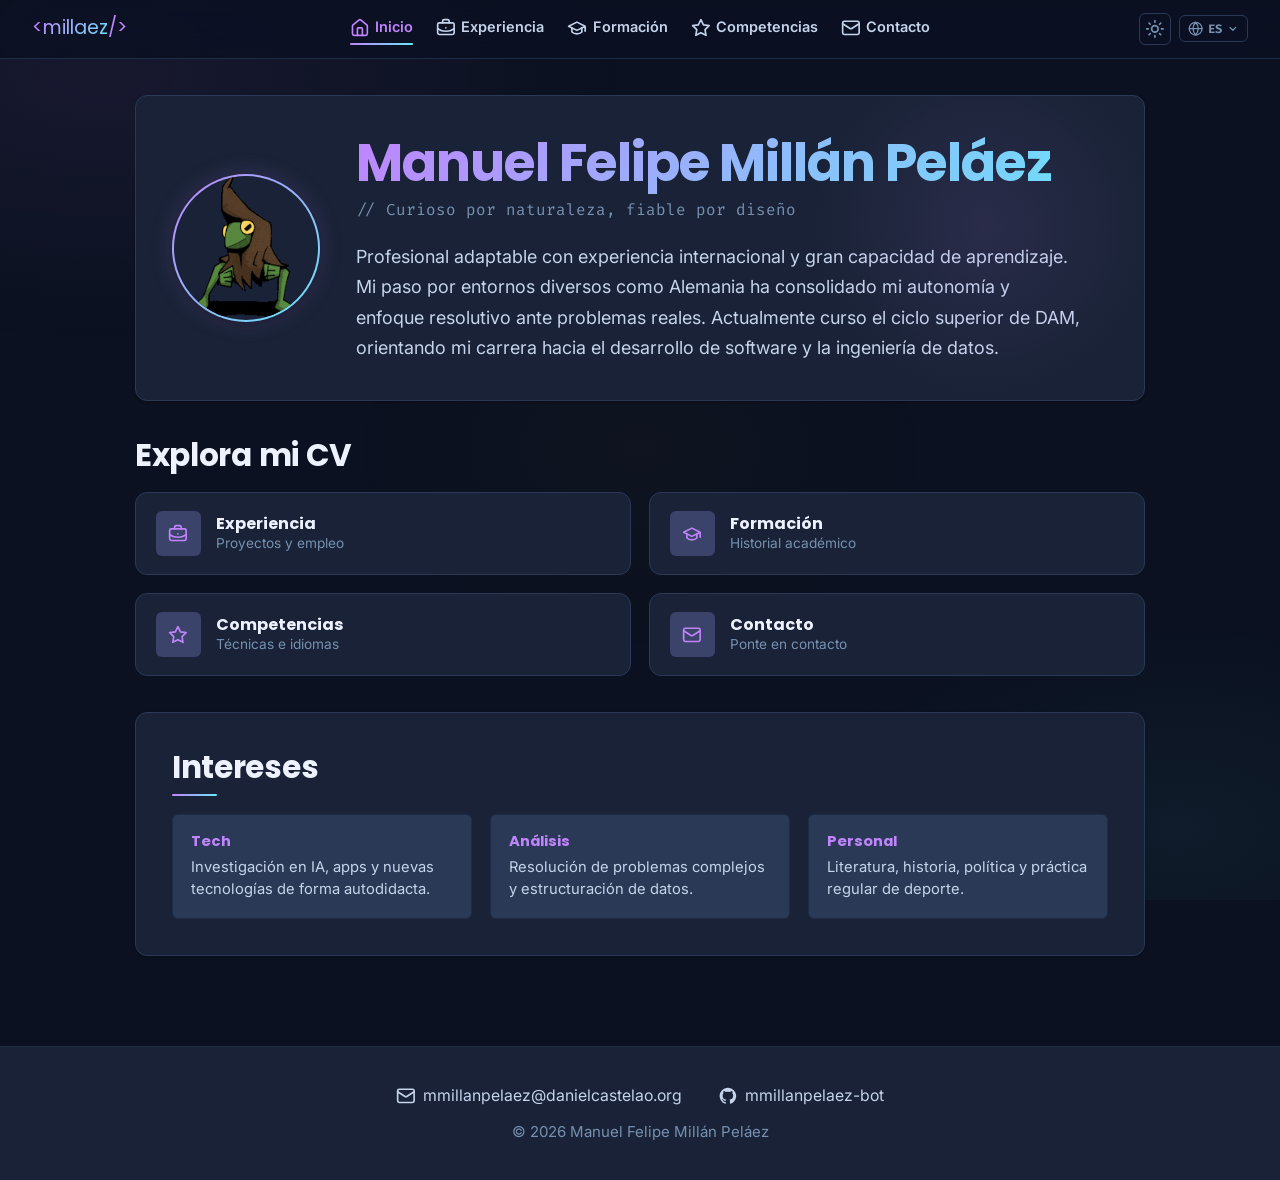
==== index.html @ bfdfd633 "refactor: remove outdated favicon files and update HTML to include new favicon" ====
<!doctype html>
<html lang="es">
  <head>
    <meta charset="UTF-8" />
    <meta
      name="viewport"
      content="width=device-width, initial-scale=1.0, maximum-scale=5.0, user-scalable=yes"
    />
    <meta http-equiv="X-UA-Compatible" content="IE=edge" />
    <meta
      name="description"
      content="Felipe Millán — CV web personal, Desarrollador de Aplicaciones Multiplataforma."
    />
    <title>Milláez | Inicio</title>
    <link rel="preconnect" href="https://fonts.googleapis.com" />
    <link rel="preconnect" href="https://fonts.gstatic.com" crossorigin />
    <link
      rel="stylesheet"
      href="https://fonts.googleapis.com/css2?family=Fira+Code:wght@400&family=Inter:wght@400&family=Poppins:wght@700&display=swap"
    />
    <link rel="stylesheet" href="/css/style.css" />
    <link rel="icon" type="image/svg+xml" href="/assets/icons/favicon.svg" />
  </head>
  <body>
    <a class="skip-link" href="#main-content">
      <span class="lang-es">Saltar al contenido principal</span>
      <span class="lang-en">Skip to main content</span>
      <span class="lang-gl">Saltar ao contido principal</span>
      <span class="lang-de">Zum Hauptinhalt springen</span>
    </a>

    <header class="main-header">
      <nav class="main-nav" aria-label="Main navigation">
        <a
          href="index.html"
          class="nav-brand"
          aria-label="Portfolio de Manuel Felipe Millán — Ir al inicio"
        >
          <span class="logo-bracket" aria-hidden="true">&lt;</span>
          <span class="logo-text">millaez</span>
          <span class="logo-bracket" aria-hidden="true">/&gt;</span>
        </a>

        <input type="checkbox" id="menu-toggle" class="sr-only" />

        <ul class="nav-menu" role="list">
          <li>
            <a href="index.html" class="nav-link active" aria-current="page">
              <svg class="icon" aria-hidden="true">
                <use href="assets/icons/icons.svg#home-icon" />
              </svg>
              <span class="lang-es">Inicio</span
              ><span class="lang-en">Home</span
              ><span class="lang-gl">Inicio</span
              ><span class="lang-de">Startseite</span>
            </a>
          </li>
          <li>
            <a href="experience.html" class="nav-link">
              <svg class="icon" aria-hidden="true">
                <use href="assets/icons/icons.svg#experience-icon" />
              </svg>
              <span class="lang-es">Experiencia</span
              ><span class="lang-en">Experience</span
              ><span class="lang-gl">Experiencia</span
              ><span class="lang-de">Erfahrung</span>
            </a>
          </li>
          <li>
            <a href="education.html" class="nav-link">
              <svg class="icon" aria-hidden="true">
                <use href="assets/icons/icons.svg#education-icon" />
              </svg>
              <span class="lang-es">Formación</span
              ><span class="lang-en">Education</span
              ><span class="lang-gl">Formación</span
              ><span class="lang-de">Ausbildung</span>
            </a>
          </li>
          <li>
            <a href="skills.html" class="nav-link">
              <svg class="icon" aria-hidden="true">
                <use href="assets/icons/icons.svg#skills-icon" />
              </svg>
              <span class="lang-es">Competencias</span
              ><span class="lang-en">Skills</span
              ><span class="lang-gl">Competencias</span
              ><span class="lang-de">Kompetenzen</span>
            </a>
          </li>
          <li>
            <a href="contact.html" class="nav-link">
              <svg class="icon" aria-hidden="true">
                <use href="assets/icons/icons.svg#contact-icon" />
              </svg>
              <span class="lang-es">Contacto</span
              ><span class="lang-en">Contact</span
              ><span class="lang-gl">Contacto</span
              ><span class="lang-de">Kontakt</span>
            </a>
          </li>
        </ul>

        <div class="nav-controls">
          <input type="checkbox" id="theme-toggle" class="sr-only" />
          <label
            for="theme-toggle"
            class="theme-toggle-label"
            aria-label="Cambiar tema claro/oscuro"
          >
            <svg class="icon icon-sun" aria-hidden="true">
              <use href="assets/icons/icons.svg#sun-icon" />
            </svg>
            <svg class="icon icon-moon" aria-hidden="true">
              <use href="assets/icons/icons.svg#moon-icon" />
            </svg>
          </label>

          <div class="lang-dropdown" aria-label="Selector de idioma">
            <button
              class="lang-dropdown__trigger"
              type="button"
              aria-label="Idioma seleccionado: Español — abrir selector"
            >
              <svg
                class="icon"
                aria-hidden="true"
                style="width: 0.85rem; height: 0.85rem"
              >
                <use href="assets/icons/icons.svg#globe-icon" />
              </svg>
              <span class="lang-es" aria-hidden="true">ES</span>
              <span class="lang-en" aria-hidden="true">EN</span>
              <span class="lang-gl" aria-hidden="true">GL</span>
              <span class="lang-de" aria-hidden="true">DE</span>
              <svg class="icon lang-chevron" aria-hidden="true">
                <use href="assets/icons/icons.svg#chevron-down-icon" />
              </svg>
            </button>
            <div class="lang-dropdown__menu">
              <input type="radio" name="lang" id="lang-es" class="sr-only" />
              <label for="lang-es"
                ><span class="lang-code">ES</span>Español
                <svg class="icon check-icon" aria-hidden="true">
                  <use href="assets/icons/icons.svg#check-icon" />
                </svg>
              </label>
              <input type="radio" name="lang" id="lang-en" class="sr-only" />
              <label for="lang-en"
                ><span class="lang-code">EN</span>English
                <svg class="icon check-icon" aria-hidden="true">
                  <use href="assets/icons/icons.svg#check-icon" />
                </svg>
              </label>
              <input type="radio" name="lang" id="lang-gl" class="sr-only" />
              <label for="lang-gl"
                ><span class="lang-code">GL</span>Galego
                <svg class="icon check-icon" aria-hidden="true">
                  <use href="assets/icons/icons.svg#check-icon" />
                </svg>
              </label>
              <input type="radio" name="lang" id="lang-de" class="sr-only" />
              <label for="lang-de"
                ><span class="lang-code">DE</span>Deutsch
                <svg class="icon check-icon" aria-hidden="true">
                  <use href="assets/icons/icons.svg#check-icon" />
                </svg>
              </label>
            </div>
          </div>

          <label
            for="menu-toggle"
            class="menu-toggle"
            aria-label="Abrir/cerrar menú de navegación"
          >
            <svg class="icon" aria-hidden="true">
              <use href="assets/icons/icons.svg#menu-icon" />
            </svg>
          </label>
        </div>
      </nav>
    </header>

    <main class="main-content" id="main-content">
      <section class="card hero-section" aria-labelledby="hero-name">
        <div class="hero-avatar">
          <img
            src="/assets/images/frog_wizard.gif"
            alt="Foto de perfil de Manuel Felipe Millán Peláez"
            width="148"
            height="148"
          />
        </div>
        <div class="hero-text">
          <h1 id="hero-name">Manuel Felipe Millán Peláez</h1>
          <p class="hero-subtitle">
            <span class="lang-es"
              >// Curioso por naturaleza, fiable por diseño</span
            >
            <span class="lang-en"
              >// Curious by default, reliable by design</span
            >
            <span class="lang-gl"
              >// Curioso por natureza, fiable por deseño</span
            >
            <span class="lang-de"
              >// Neugierig von Natur, zuverlässig by design</span
            >
          </p>
          <p>
            <span class="lang-es"
              >Profesional adaptable con experiencia internacional y gran
              capacidad de aprendizaje. Mi paso por entornos diversos como
              Alemania ha consolidado mi autonomía y enfoque resolutivo ante
              problemas reales. Actualmente curso el ciclo superior de DAM,
              orientando mi carrera hacia el desarrollo de software y la
              ingeniería de datos.</span
            ><span class="lang-en"
              >Adaptable professional with international experience and a strong
              capacity for learning. My time in diverse environments such as
              Germany consolidated my autonomy and problem-solving approach.
              Currently studying the DAM higher vocational course, with a career
              oriented towards software development and data engineering.</span
            ><span class="lang-gl"
              >Profesional adaptable con experiencia internacional e gran
              capacidade de aprendizaxe. O meu paso por contornos diversos como
              Alemaña consolidou a miña autonomía e enfoque resolutivo ante
              problemas reais. Actualmente curso o ciclo superior de DAM,
              orientando a miña carreira cara ao desenvolvemento de software e a
              enxeñaría de datos.</span
            ><span class="lang-de"
              >Anpassungsfähiger Fachmann mit internationaler Erfahrung und
              hoher Lernbereitschaft. Meine Zeit in verschiedenen Umgebungen wie
              Deutschland stärkte meine Selbstständigkeit und meinen
              lösungsorientierten Ansatz. Derzeit absolviere ich den höheren
              DAM-Bildungsgang mit dem Ziel einer Karriere in der
              Softwareentwicklung und Datentechnik.</span
            >
          </p>
        </div>
      </section>

      <section aria-labelledby="nav-cards-heading">
        <h2 id="nav-cards-heading">
          <span class="lang-es">Explora mi CV</span
          ><span class="lang-en">Explore my CV</span
          ><span class="lang-gl">Explora o meu CV</span
          ><span class="lang-de">Meinen Lebenslauf erkunden</span>
        </h2>
        <!-- aria-label is a plain static string — no t() injection into attributes -->
        <nav
          class="quicklinks-grid"
          aria-label="Secciones del CV / CV sections"
        >
          <a href="experience.html" class="quicklink-card">
            <div class="quicklink-icon" aria-hidden="true">
              <svg class="icon" aria-hidden="true">
                <use href="assets/icons/icons.svg#experience-icon" />
              </svg>
            </div>
            <div>
              <h3>
                <span class="lang-es">Experiencia</span
                ><span class="lang-en">Experience</span
                ><span class="lang-gl">Experiencia</span
                ><span class="lang-de">Erfahrung</span>
              </h3>
              <p>
                <span class="lang-es">Proyectos y empleo</span
                ><span class="lang-en">Projects &amp; work</span
                ><span class="lang-gl">Proxectos e traballo</span
                ><span class="lang-de">Projekte &amp; Arbeit</span>
              </p>
            </div>
          </a>

          <a href="education.html" class="quicklink-card">
            <div class="quicklink-icon" aria-hidden="true">
              <svg class="icon" aria-hidden="true">
                <use href="assets/icons/icons.svg#education-icon" />
              </svg>
            </div>
            <div>
              <h3>
                <span class="lang-es">Formación</span
                ><span class="lang-en">Education</span
                ><span class="lang-gl">Formación</span
                ><span class="lang-de">Ausbildung</span>
              </h3>
              <p>
                <span class="lang-es">Historial académico</span
                ><span class="lang-en">Academic background</span
                ><span class="lang-gl">Historial académico</span
                ><span class="lang-de">Akademischer Werdegang</span>
              </p>
            </div>
          </a>

          <a href="skills.html" class="quicklink-card">
            <div class="quicklink-icon" aria-hidden="true">
              <svg class="icon" aria-hidden="true">
                <use href="assets/icons/icons.svg#skills-icon" />
              </svg>
            </div>
            <div>
              <h3>
                <span class="lang-es">Competencias</span
                ><span class="lang-en">Skills</span
                ><span class="lang-gl">Competencias</span
                ><span class="lang-de">Kompetenzen</span>
              </h3>
              <p>
                <span class="lang-es">Técnicas e idiomas</span
                ><span class="lang-en">Technical &amp; languages</span
                ><span class="lang-gl">Técnicas e idiomas</span
                ><span class="lang-de">Technisch &amp; Sprachen</span>
              </p>
            </div>
          </a>

          <a href="contact.html" class="quicklink-card">
            <div class="quicklink-icon" aria-hidden="true">
              <svg class="icon" aria-hidden="true">
                <use href="assets/icons/icons.svg#contact-icon" />
              </svg>
            </div>
            <div>
              <h3>
                <span class="lang-es">Contacto</span
                ><span class="lang-en">Contact</span
                ><span class="lang-gl">Contacto</span
                ><span class="lang-de">Kontakt</span>
              </h3>
              <p>
                <span class="lang-es">Ponte en contacto</span
                ><span class="lang-en">Get in touch</span
                ><span class="lang-gl">Ponte en contacto</span
                ><span class="lang-de">Kontakt aufnehmen</span>
              </p>
            </div>
          </a>
        </nav>
      </section>

      <section class="card" aria-labelledby="interests-heading">
        <h2 id="interests-heading">
          <span class="lang-es">Intereses</span
          ><span class="lang-en">Interests</span
          ><span class="lang-gl">Intereses</span
          ><span class="lang-de">Interessen</span>
        </h2>
        <div class="interests-grid">
          <div class="interest-item">
            <h3>Tech</h3>
            <p>
              <span class="lang-es"
                >Investigación en IA, apps y nuevas tecnologías de forma
                autodidacta.</span
              ><span class="lang-en"
                >Self-taught research in AI, apps and emerging
                technologies.</span
              ><span class="lang-gl"
                >Investigación en IA, apps e novas tecnoloxías de forma
                autodidacta.</span
              ><span class="lang-de"
                >Autodidaktische Forschung zu KI, Apps und neuen
                Technologien.</span
              >
            </p>
          </div>
          <div class="interest-item">
            <h3>
              <span class="lang-es">Análisis</span
              ><span class="lang-en">Analysis</span
              ><span class="lang-gl">Análise</span
              ><span class="lang-de">Analyse</span>
            </h3>
            <p>
              <span class="lang-es"
                >Resolución de problemas complejos y estructuración de
                datos.</span
              ><span class="lang-en"
                >Solving complex problems and structuring data.</span
              ><span class="lang-gl"
                >Resolución de problemas complexos e estruturación de
                datos.</span
              ><span class="lang-de"
                >Lösung komplexer Probleme und Strukturierung von Daten.</span
              >
            </p>
          </div>
          <div class="interest-item">
            <h3>
              <span class="lang-es">Personal</span
              ><span class="lang-en">Personal</span
              ><span class="lang-gl">Persoal</span
              ><span class="lang-de">Persönlich</span>
            </h3>
            <p>
              <span class="lang-es"
                >Literatura, historia, política y práctica regular de
                deporte.</span
              ><span class="lang-en"
                >Literature, history, politics and regular sport.</span
              ><span class="lang-gl"
                >Literatura, historia, política e práctica regular de
                deporte.</span
              ><span class="lang-de"
                >Literatur, Geschichte, Politik und regelmäßiger Sport.</span
              >
            </p>
          </div>
        </div>
      </section>
    </main>

    <footer class="main-footer" role="contentinfo">
      <div class="footer-container">
        <address class="footer-links">
          <a href="mailto:mmillanpelaez@danielcastelao.org">
            <svg class="icon" aria-hidden="true">
              <use href="assets/icons/icons.svg#contact-icon" />
            </svg>
            mmillanpelaez@danielcastelao.org
          </a>
          <a
            href="https://github.com/mmillanpelaez-bot"
            target="_blank"
            rel="noopener noreferrer"
          >
            <svg class="icon icon--solid" aria-hidden="true">
              <use href="assets/icons/icons.svg#github-icon" />
            </svg>
            mmillanpelaez-bot
          </a>
        </address>
        <small
          >&copy; <time datetime="2026">2026</time> Manuel Felipe Millán
          Peláez</small
        >
      </div>
    </footer>
  </body>
</html>
---- css/style.css ----
/* ============================================================
 * TABLE OF CONTENTS
 * ============================================================
 *  1.  Color Palette Documentation
 *  2.  CSS Custom Properties — Dark Theme (default)
 *  3.  Light Theme Overrides  (:has — no JS)
 *  4.  Language Visibility System  (4 radio buttons)
 *  5.  Theme Icon Visibility
 *  6.  Reset & Base
 *  7.  Focus & Accessibility
 *  8.  Body — Sticky Footer (flex column)
 *  9.  Background Decorative Gradient
 * 10.  Typography
 * 11.  SVG Icons  (.icon / .icon--solid BEM)
 * 12.  Main Layout
 * 13.  Cards
 * 14.  Header & Navigation
 *       14a. Main nav — CSS Grid 3-column (brand | menu | controls)
 *       14b. Brand / Logo
 *       14c. Nav Menu (links list)
 *       14d. Active Page Indicator
 *       14e. Nav Controls group
 *       14f. Theme Toggle
 *       14g. Language Dropdown
 *       14h. Hamburger Toggle
 * 15.  Index Page
 *       15a. Hero Section  (Flexbox)
 *       15b. Quick-Links Grid  (CSS Grid 2×2)
 *       15c. Blockquote
 *       15d. Interests Grid
 * 16.  CV Entries  (experience / education)
 * 17.  Education Grid
 * 18.  Skills Page
 *       18a. Skills Grid  (CSS Grid)
 *       18b. Skill Bars  (Flexbox)
 *       18c. Language Skills  (<dl>)
 *       18d. Technology Tags
 *       18e. Soft Skills
 *       18f. Tux Mascot Decoration
 *       18g. Skill-group header
 * 19.  Contact Page
 * 20.  Footer
 * 21.  Responsive Breakpoints
 *       21a. ≥2560px  — 4K / large TV
 *       21b. ≤1440px  — large desktop
 *       21c. ≤1100px  — small desktop / tablet landscape
 *       21d. ≤768px   — tablet portrait / mobile (switch to flex nav)
 *       21e. ≤480px   — small mobile
 *       21f. ≤360px   — very small / Nokia-class
 *       21g. prefers-reduced-motion
 * ============================================================ */

/* ============================================================
 * 1. COLOR PALETTE DOCUMENTATION
 * ============================================================
 * Three main colors (+ backgrounds, text, which don't count):
 *
 * DARK THEME
 *   --color-primary  : #c084fc  Purple   — headings, active states, borders
 *   --color-secondary: #67e8f9  Cyan     — code tags, skill bars, metadata
 *   --color-accent   : #fbbf24  Amber    — highlights, CTAs
 *
 * LIGHT THEME  (darkened for WCAG AA contrast on white/cream)
 *   --color-primary  : #b45309  Amber-700  (4.6:1 on white ✓)
 *   --color-secondary: #047857  Emerald-700 (5.0:1 on white ✓)
 *   --color-accent   : #d97706  Amber-600
 * ============================================================ */

/* ============================================================
 * 2. CSS CUSTOM PROPERTIES — DARK THEME (default)
 * ============================================================ */
:root {
  /* Main colors */
  --color-primary: #c084fc;
  --color-secondary: #67e8f9;
  --color-accent: #fbbf24;

  /* Backgrounds */
  --bg-page: #0b1120;
  --bg-card: #192236;
  --bg-hover: #2a3a56;
  --bg-input: #0f1829;
  --border: #2a3a56;
  --border-subtle: #1c2d45;

  /* Text */
  --text-primary: #eef2ff;
  --text-secondary: #c5d3eb;
  --text-muted: #7691b0;

  /* Nav with glass effect */
  --nav-bg: rgba(11, 17, 32, 0.82);
  --nav-mobile-bg: rgba(11, 17, 32, 0.97);
  --nav-height: 3.25rem;

  /* Shadows */
  --shadow-xs: 0 1px 3px rgba(0, 0, 0, 0.3);
  --shadow-sm: 0 2px 8px rgba(0, 0, 0, 0.35);
  --shadow-md: 0 6px 20px rgba(0, 0, 0, 0.45);
  --shadow-lg: 0 16px 40px rgba(0, 0, 0, 0.55);

  /* Gradients */
  --gradient-primary: linear-gradient(
    135deg,
    var(--color-primary),
    var(--color-secondary)
  );
  --gradient-accent: linear-gradient(
    135deg,
    var(--color-secondary),
    var(--color-accent)
  );

  /* Glow */
  --glow-primary: 0 0 22px rgba(192, 132, 252, 0.22);

  /* Spacing */
  --gap-xs: 0.5rem;
  --gap-sm: 1rem;
  --gap-md: 2rem;
  --gap-lg: 3rem;

  /* Transitions */
  --t-fast: 0.15s ease;
  --t-normal: 0.25s ease;

  /* Fonts */
  --font-heading: "Poppins", sans-serif;
  --font-body: "Inter", sans-serif;
  --font-code: "Fira Code", monospace;

  /* Radii */
  --radius-sm: 6px;
  --radius-md: 12px;
  --radius-lg: 20px;
}

/* ============================================================
 * 3. LIGHT THEME OVERRIDES
 *    Activated when #theme-toggle checkbox is checked.
 *    Uses :has() — pure CSS, no JavaScript.
 *    Warm amber+emerald palette on parchment background.
 * ============================================================ */
body:has(#theme-toggle:checked) {
  /* Main colors (high-contrast on light backgrounds) */
  --color-primary: #b45309; /* amber-700  — 4.6:1 on white */
  --color-secondary: #603e25; /* orange-700 — 5.9:1 on white */
  --color-accent: #332b25; /* amber-600 */

  /* Gradients redefined here for compatibility with older browsers. */
  --gradient-primary: linear-gradient(
    135deg,
    var(--color-primary),
    var(--color-secondary)
  );
  --gradient-accent: linear-gradient(
    135deg,
    var(--color-secondary),
    var(--color-accent)
  );

  /* Warm parchment backgrounds */
  --bg-page: #fdfaf5;
  --bg-card: #ffffff;
  --bg-hover: #fef6e8;
  --bg-input: #ffffff;
  --border: #e5d5b0;
  --border-subtle: #f0e5cc;

  /* Warm brown text */
  --text-primary: #1c0d00;
  --text-secondary: #4a3010;
  --text-muted: #8a6020;

  /* Warm nav */
  --nav-bg: rgba(253, 250, 245, 0.92);
  --nav-mobile-bg: rgba(253, 250, 245, 0.99);

  /* Lighter shadows for light backgrounds */
  --shadow-xs: 0 1px 3px rgba(0, 0, 0, 0.07);
  --shadow-sm: 0 2px 8px rgba(0, 0, 0, 0.09);
  --shadow-md: 0 6px 20px rgba(0, 0, 0, 0.11);
  --shadow-lg: 0 16px 40px rgba(0, 0, 0, 0.14);

  /* Warm amber glow */
  --glow-primary: 0 0 22px rgba(180, 83, 9, 0.14);
}

/* ============================================================
 * 4. LANGUAGE VISIBILITY SYSTEM
 *    4 radio inputs (name="lang") control which .lang-XX
 *    spans are visible. Default (nothing checked) = Spanish.
 * ============================================================ */
.lang-es {
  display: revert;
}
.lang-en {
  display: none;
}
.lang-gl {
  display: none;
}
.lang-de {
  display: none;
}

body:has(#lang-es:checked) .lang-es {
  display: revert;
}
body:has(#lang-es:checked) .lang-en {
  display: none;
}
body:has(#lang-es:checked) .lang-gl {
  display: none;
}
body:has(#lang-es:checked) .lang-de {
  display: none;
}

body:has(#lang-en:checked) .lang-es {
  display: none;
}
body:has(#lang-en:checked) .lang-en {
  display: revert;
}
body:has(#lang-en:checked) .lang-gl {
  display: none;
}
body:has(#lang-en:checked) .lang-de {
  display: none;
}

body:has(#lang-gl:checked) .lang-es {
  display: none;
}
body:has(#lang-gl:checked) .lang-en {
  display: none;
}
body:has(#lang-gl:checked) .lang-gl {
  display: revert;
}
body:has(#lang-gl:checked) .lang-de {
  display: none;
}

body:has(#lang-de:checked) .lang-es {
  display: none;
}
body:has(#lang-de:checked) .lang-en {
  display: none;
}
body:has(#lang-de:checked) .lang-gl {
  display: none;
}
body:has(#lang-de:checked) .lang-de {
  display: revert;
}

/* ============================================================
 * 5. THEME ICON VISIBILITY
 *    Sun shown in dark mode (click → go light).
 *    Moon shown in light mode (click → go dark).
 * ============================================================ */
.icon-sun {
  display: block;
}
.icon-moon {
  display: none;
}

body:has(#theme-toggle:checked) .icon-sun {
  display: none;
}
body:has(#theme-toggle:checked) .icon-moon {
  display: block;
}

/* ============================================================
 * 6. RESET & BASE
 * ============================================================ */
*,
*::before,
*::after {
  box-sizing: border-box;
  margin: 0;
  padding: 0;
}

html {
  scroll-behavior: smooth;
  -webkit-text-size-adjust: 100%;
  /* Fluid font: 13px (Nokia) → 16px (desktop) → 18px (4K) */
  font-size: clamp(13px, 0.7vw + 0.6rem, 18px);
}

img {
  max-width: 100%;
  height: auto;
  display: block;
}

a {
  color: var(--color-primary);
  transition: color var(--t-fast);
}

a:hover {
  color: var(--color-secondary);
}

abbr[title] {
  text-decoration: underline dotted;
  cursor: help;
}

/* ============================================================
 * 6b. SCREEN-READER ONLY & SKIP LINK
 *     .sr-only  — visually hidden but remains in the tab order
 *                 and is readable by screen readers.
 *                 Use for checkboxes that CSS :has() reads.
 *     .skip-link — appears on :focus so keyboard users can jump
 *                  straight to main content past the nav.
 * ============================================================ */
.sr-only {
  position: absolute;
  width: 1px;
  height: 1px;
  padding: 0;
  margin: -1px;
  overflow: hidden;
  clip: rect(0, 0, 0, 0);
  white-space: nowrap;
  border: 0;
}

.skip-link {
  position: absolute;
  top: -100%;
  left: 1rem;
  z-index: 9999;
  background: var(--color-primary);
  color: #fff;
  padding: 0.45rem 1rem;
  border-radius: 0 0 var(--radius-sm) var(--radius-sm);
  font-weight: 700;
  font-size: 0.88rem;
  text-decoration: none;
  transition: top var(--t-fast);
}

.skip-link:focus-visible {
  top: 0;
}

/* ============================================================
 * 7. FOCUS & ACCESSIBILITY
 * ============================================================ */
:focus-visible {
  outline: 2px solid var(--color-primary);
  outline-offset: 3px;
  border-radius: var(--radius-sm);
}

:focus:not(:focus-visible) {
  outline: none;
}

/* ============================================================
 * 8. BODY — STICKY FOOTER
 *    body is a flex column; .main-content grows (flex:1)
 *    to push .main-footer to the bottom of the viewport.
 *    body::before and .main-header are position:fixed →
 *    removed from flex flow → don't affect layout.
 * ============================================================ */
body {
  display: flex;
  flex-direction: column;
  min-height: 100vh;
  min-height: 100dvh; /* dynamic viewport height for mobile browsers */

  font-family: var(--font-body);
  background-color: var(--bg-page);
  color: var(--text-primary);
  line-height: 1.7;
  overflow-x: hidden;
  transition:
    background-color var(--t-normal),
    color var(--t-normal);
}

body > * {
  position: relative;
  z-index: 1;
}

/* ============================================================
 * 9. BACKGROUND DECORATIVE GRADIENT
 *    Subtle radial blobs for depth — position:fixed so they
 *    cover the entire viewport regardless of scroll / content.
 * ============================================================ */
body::before {
  content: "";
  position: fixed;
  inset: 0;
  z-index: 0;
  pointer-events: none;
  background:
    radial-gradient(
      ellipse 75% 55% at 8% 8%,
      rgba(192, 132, 252, 0.07) 0%,
      transparent 55%
    ),
    radial-gradient(
      ellipse 55% 45% at 92% 92%,
      rgba(103, 232, 249, 0.05) 0%,
      transparent 55%
    ),
    radial-gradient(
      ellipse 40% 40% at 50% 50%,
      rgba(251, 191, 36, 0.02) 0%,
      transparent 60%
    );
}

body:has(#theme-toggle:checked)::before {
  background:
    radial-gradient(
      ellipse 75% 55% at 8% 8%,
      rgba(180, 83, 9, 0.07) 0%,
      transparent 55%
    ),
    radial-gradient(
      ellipse 55% 45% at 92% 92%,
      rgba(4, 120, 87, 0.05) 0%,
      transparent 55%
    ),
    radial-gradient(
      ellipse 40% 40% at 50% 50%,
      rgba(253, 186, 0, 0.03) 0%,
      transparent 60%
    );
}

/* ============================================================
 * 10. TYPOGRAPHY
 * ============================================================ */
h1,
h2,
h3 {
  font-family: var(--font-heading);
  line-height: 1.2;
}

h1 {
  font-size: clamp(1.7rem, 3.5vw + 0.4rem, 3rem);
  margin-bottom: var(--gap-sm);
  letter-spacing: -0.02em;
}

h2 {
  font-size: clamp(1.15rem, 2vw + 0.3rem, 1.8rem);
  margin-bottom: var(--gap-sm);
  letter-spacing: -0.01em;
}

h3 {
  font-size: clamp(0.68rem, 0.9vw + 0.3rem, 0.82rem);
  font-family: var(--font-code);
  color: var(--text-muted);
  text-transform: uppercase;
  letter-spacing: 0.1em;
  margin-bottom: var(--gap-xs);
}

p {
  color: var(--text-secondary);
  margin-bottom: var(--gap-sm);
  max-width: 66ch;
}

p:last-child {
  margin-bottom: 0;
}

/* ============================================================
 * 11. SVG ICONS — BEM MODIFIER PATTERN
 *   .icon           stroke-based (default for most icons)
 *   .icon.icon--solid  fill-based (GitHub, Tux, etc.)
 * ============================================================ */
.icon {
  width: 1.1rem;
  height: 1.1rem;
  flex-shrink: 0;
  vertical-align: middle;
  fill: none;
  stroke: currentColor;
  stroke-width: 2;
  stroke-linecap: round;
  stroke-linejoin: round;
}

.icon.icon--solid {
  fill: currentColor;
  stroke: none;
}

/* ============================================================
 * 12. MAIN LAYOUT
 * ============================================================ */
.main-content {
  flex: 1; /* grows to push footer down (sticky footer) */
  max-width: 1100px;
  width: 100%;
  margin: 0 auto;
  padding: calc(var(--nav-height) + 2rem) clamp(1rem, 4vw, 2.5rem) var(--gap-lg);
}

/*
  Sections that are NOT .card (e.g. quicklinks section on index)
  still need a bottom gap so they don't collapse against the next card.
  .card already sets its own margin-bottom.
*/
.main-content > section:not(.card) {
  margin-bottom: var(--gap-md);
}

/* ============================================================
 * 13. CARDS
 * ============================================================ */
.card {
  background: var(--bg-card);
  border-radius: var(--radius-md);
  border: 1px solid var(--border);
  box-shadow: var(--shadow-xs);
  padding: var(--gap-md);
  margin-bottom: var(--gap-md);
  transition:
    background-color var(--t-normal),
    border-color var(--t-fast),
    box-shadow var(--t-fast);
}

.card:hover {
  border-color: color-mix(in srgb, var(--color-primary) 45%, var(--border));
  box-shadow: var(--shadow-sm), var(--glow-primary);
}

/* Gradient accent bar under first heading inside a card */
.card h1::after,
.card > h2::after {
  content: "";
  display: block;
  width: 2.5rem;
  height: 2px;
  margin-top: 0.45rem;
  background: var(--gradient-primary);
  border-radius: 2px;
}

/* ============================================================
 * 14. HEADER & NAVIGATION
 * ============================================================ */
.main-header {
  position: fixed;
  top: 0;
  left: 0;
  width: 100%;
  height: var(--nav-height);
  background: var(--nav-bg);
  backdrop-filter: blur(18px) saturate(180%);
  -webkit-backdrop-filter: blur(18px) saturate(180%);
  border-bottom: 1px solid var(--border-subtle);
  z-index: 1000;
  transition:
    background-color var(--t-normal),
    border-color var(--t-normal);
}

/* ── 14a. CSS Grid 3-column: [brand] [nav-menu (centered)] [controls] ── */
.main-nav {
  display: grid;
  /* minmax(0,1fr) ensures equal columns regardless of content width */
  grid-template-columns: minmax(0, 1fr) auto minmax(0, 1fr);
  align-items: center;
  height: 100%;
  max-width: 1440px;
  margin: 0 auto;
  padding: 0 clamp(1rem, 3vw, 2.5rem);
  gap: var(--gap-xs);
}

/* Hidden checkbox: position:absolute → removed from grid flow */
/* .menu-checkbox uses .sr-only class in HTML — keeps keyboard focus
   while being visually hidden (WAVE-compliant). */

/* ── 14b. Brand / Logo (grid col 1, left-aligned) ── */
.nav-brand {
  display: flex;
  align-items: center;
  text-decoration: none;
  font-family: var(--font-heading);
  font-size: clamp(0.9rem, 1.5vw, 1.2rem);
  white-space: nowrap;
  justify-self: start;
}

.logo-bracket {
  color: var(--color-primary);
}

.logo-text {
  background: var(--gradient-primary);
  -webkit-background-clip: text;
  -webkit-text-fill-color: transparent;
  background-clip: text;
}

/* ── 14c. Nav Menu (grid col 2, auto-centered) ── */
.nav-menu {
  display: flex;
  align-items: center;
  gap: clamp(0.25rem, 1.8vw, 1.5rem);
  list-style: none;
  justify-self: center;
}

.nav-link {
  display: flex;
  align-items: center;
  gap: 0.3rem;
  text-decoration: none;
  color: var(--text-secondary);
  font-weight: 600;
  font-size: clamp(0.72rem, 0.85vw + 0.2rem, 0.88rem);
  white-space: nowrap;
  transition: color var(--t-fast);
  position: relative;
  padding-bottom: 2px;
}

.nav-link:hover {
  color: var(--color-primary);
}

/* ── 14d. Active page indicator ── */
.nav-link.active,
.nav-link[aria-current="page"] {
  color: var(--color-primary);
}

.nav-link.active::after,
.nav-link[aria-current="page"]::after {
  content: "";
  position: absolute;
  bottom: -3px;
  left: 0;
  width: 100%;
  height: 2px;
  background: var(--gradient-primary);
  border-radius: 2px;
}

/* ── 14e. Nav Controls group (grid col 3, right-aligned) ── */
.nav-controls {
  display: flex;
  align-items: center;
  gap: 0.45rem;
  justify-self: end;
  flex-shrink: 0;
}

/* ── 14f. Theme Toggle ── */
/* .theme-checkbox uses .sr-only class in HTML — same rationale. */

.theme-toggle-label {
  display: flex;
  align-items: center;
  justify-content: center;
  background: transparent;
  border: 1px solid var(--border);
  border-radius: var(--radius-sm);
  color: var(--text-muted);
  cursor: pointer;
  padding: 0.28rem;
  transition:
    color var(--t-fast),
    border-color var(--t-fast),
    background-color var(--t-fast);
}

.theme-toggle-label:hover {
  color: var(--color-primary);
  border-color: var(--color-primary);
  background-color: color-mix(in srgb, var(--color-primary) 8%, transparent);
}

/* ── 14g. Language Dropdown ──
   Opens on :hover and stays open while a child has focus (:focus-within).
   No JS required — hover/focus-within handles open/close.
── */
.lang-dropdown {
  position: relative;
}

.lang-dropdown__trigger {
  display: flex;
  align-items: center;
  gap: 0.25rem;
  background: transparent;
  border: 1px solid var(--border);
  border-radius: var(--radius-sm);
  color: var(--text-muted);
  cursor: pointer;
  padding: 0.28rem 0.45rem;
  font-family: var(--font-code);
  font-size: 0.68rem;
  font-weight: 700;
  letter-spacing: 0.04em;
  white-space: nowrap;
  line-height: 1;
  transition:
    color var(--t-fast),
    border-color var(--t-fast),
    background-color var(--t-fast);
}

.lang-dropdown__trigger:hover {
  color: var(--color-primary);
  border-color: var(--color-primary);
  background-color: color-mix(in srgb, var(--color-primary) 8%, transparent);
}

.lang-chevron {
  width: 0.65rem;
  height: 0.65rem;
  transition: transform var(--t-fast);
}

.lang-dropdown:hover .lang-chevron,
.lang-dropdown:focus-within .lang-chevron {
  transform: rotate(180deg);
}

.lang-dropdown__menu {
  position: absolute;
  top: calc(100% + 0.45rem);
  right: 0;
  min-width: 148px;
  background: var(--bg-card);
  border: 1px solid var(--border);
  border-radius: var(--radius-md);
  box-shadow: var(--shadow-lg);
  padding: 0.3rem;
  display: flex;
  flex-direction: column;
  gap: 2px;
  z-index: 200;

  /* Hidden state */
  visibility: hidden;
  opacity: 0;
  pointer-events: none;
  transform: translateY(-5px);
  transition:
    visibility 0s 0.16s,
    opacity 0.16s ease,
    transform 0.16s ease;
}

.lang-dropdown:hover .lang-dropdown__menu,
.lang-dropdown:focus-within .lang-dropdown__menu {
  visibility: visible;
  opacity: 1;
  pointer-events: auto;
  transform: translateY(0);
  transition-delay: 0s;
}

/* .lang-radio uses .sr-only class in HTML — keeps radio inputs
   keyboard-accessible while visually hidden. */

.lang-dropdown__menu label {
  display: flex;
  align-items: center;
  gap: 0.5rem;
  padding: 0.4rem 0.55rem;
  border-radius: var(--radius-sm);
  cursor: pointer;
  font-size: 0.84rem;
  color: var(--text-secondary);
  transition:
    background-color var(--t-fast),
    color var(--t-fast);
  user-select: none;
}

.lang-dropdown__menu label:hover {
  background-color: var(--bg-hover);
  color: var(--text-primary);
}

.lang-code {
  font-family: var(--font-code);
  font-size: 0.62rem;
  font-weight: 700;
  letter-spacing: 0.06em;
  padding: 0.08rem 0.32rem;
  border-radius: 3px;
  background: var(--bg-hover);
  color: var(--color-secondary);
  min-width: 1.8rem;
  text-align: center;
}

.check-icon {
  width: 0.82rem;
  height: 0.82rem;
  margin-left: auto;
  color: var(--color-primary);
  opacity: 0;
  flex-shrink: 0;
}

/* Active language option */
body:has(#lang-es:checked) label[for="lang-es"],
body:has(#lang-en:checked) label[for="lang-en"],
body:has(#lang-gl:checked) label[for="lang-gl"],
body:has(#lang-de:checked) label[for="lang-de"] {
  background-color: color-mix(in srgb, var(--color-primary) 12%, transparent);
  color: var(--color-primary);
}

body:has(#lang-es:checked) label[for="lang-es"] .check-icon,
body:has(#lang-en:checked) label[for="lang-en"] .check-icon,
body:has(#lang-gl:checked) label[for="lang-gl"] .check-icon,
body:has(#lang-de:checked) label[for="lang-de"] .check-icon {
  opacity: 1;
}

/* ── 14h. Hamburger — LAST inside .nav-controls = always rightmost ── */
.menu-toggle {
  display: none; /* hidden on desktop */
  background: transparent;
  border: 1px solid var(--border);
  border-radius: var(--radius-sm);
  color: var(--text-secondary);
  cursor: pointer;
  padding: 0.28rem;
  transition:
    color var(--t-fast),
    border-color var(--t-fast);
}

.menu-toggle:hover {
  color: var(--color-primary);
  border-color: var(--color-primary);
}

/* ============================================================
 * 15. INDEX PAGE
 * ============================================================ */

/* ── 15a. Hero Section — Flexbox (course requirement) ── */
.hero-section {
  display: flex;
  align-items: center;
  gap: var(--gap-md);
  position: relative;
  overflow: hidden;
}

.hero-section::before {
  content: "";
  position: absolute;
  top: -20%;
  right: -3%;
  width: 380px;
  height: 380px;
  background: radial-gradient(
    ellipse,
    color-mix(in srgb, var(--color-primary) 10%, transparent) 0%,
    transparent 65%
  );
  pointer-events: none;
}

.hero-avatar {
  flex-shrink: 0;
}

.hero-avatar img {
  width: clamp(80px, 12vw, 148px);
  height: clamp(80px, 12vw, 148px);
  object-fit: cover;
  border-radius: 50%;
  /* Gradient border trick without extra element */
  border: 2px solid transparent;
  background:
    linear-gradient(var(--bg-card), var(--bg-card)) padding-box,
    var(--gradient-primary) border-box;
  box-shadow: var(--shadow-sm), var(--glow-primary);
}

.hero-text {
  flex: 1;
  min-width: 0;
}

.hero-text h1 {
  background: var(--gradient-primary);
  -webkit-background-clip: text;
  -webkit-text-fill-color: transparent;
  background-clip: text;
  margin-bottom: 0.15rem;
}

/* Don't show the card accent line under hero h1 */
.hero-section h1::after {
  display: none;
}

.hero-subtitle {
  font-family: var(--font-code);
  color: var(--text-muted);
  font-size: clamp(0.7rem, 1vw + 0.2rem, 0.88rem);
  margin: 0 0 var(--gap-sm);
  max-width: none;
}

/* ── 15b. Quick-Links Grid — CSS Grid 2×2 (course requirement) ── */
.quicklinks-grid {
  display: grid;
  grid-template-columns: repeat(2, 1fr); /* always 2 equal columns */
  gap: var(--gap-sm);
  margin-top: var(--gap-sm);
}

.quicklink-card {
  display: flex;
  align-items: center;
  gap: 0.85rem;
  background: var(--bg-card);
  border: 1px solid var(--border);
  border-radius: var(--radius-md);
  padding: var(--gap-sm) 1.1rem;
  text-decoration: none;
  color: var(--text-primary);
  height: 100%; /* equal height within grid row */
  transition:
    border-color var(--t-fast),
    box-shadow var(--t-fast),
    transform var(--t-fast),
    background-color var(--t-fast);
}

.quicklink-card:hover {
  border-color: var(--color-primary);
  box-shadow: var(--shadow-sm), var(--glow-primary);
  transform: translateY(-3px);
  color: var(--text-primary);
  background-color: color-mix(in srgb, var(--color-primary) 5%, var(--bg-card));
}

.quicklink-icon {
  width: 2.5rem;
  height: 2.5rem;
  border-radius: var(--radius-sm);
  background: color-mix(in srgb, var(--color-primary) 12%, var(--bg-hover));
  display: flex;
  align-items: center;
  justify-content: center;
  flex-shrink: 0;
  color: var(--color-primary);
  transition: background-color var(--t-fast);
}

.quicklink-card:hover .quicklink-icon {
  background-color: color-mix(
    in srgb,
    var(--color-primary) 22%,
    var(--bg-hover)
  );
}

.quicklink-card h3 {
  font-family: var(--font-heading);
  font-size: 0.9rem;
  text-transform: none;
  letter-spacing: 0;
  color: var(--text-primary);
  margin-bottom: 0.1rem;
}

.quicklink-card p {
  font-size: 0.76rem;
  color: var(--text-muted);
  margin: 0;
  line-height: 1.3;
  max-width: none;
}

/* ── 15c. Blockquote ── */
blockquote {
  border-left: 3px solid var(--color-primary);
  margin: var(--gap-md) 0 0;
  padding: 0.4rem var(--gap-sm);
  font-style: italic;
  color: var(--text-muted);
  font-size: 0.9rem;
}

blockquote footer {
  font-size: 0.82em;
  margin-top: 0.2rem;
}

/* ── 15d. Interests Grid ── */
.interests-grid {
  display: grid;
  grid-template-columns: repeat(auto-fit, minmax(180px, 1fr));
  gap: var(--gap-sm);
  margin-top: var(--gap-xs);
}

.interest-item {
  background: var(--bg-hover);
  border: 1px solid var(--border-subtle);
  border-radius: var(--radius-sm);
  padding: var(--gap-sm);
  transition: border-color var(--t-fast);
}

.interest-item:hover {
  border-color: var(--color-primary);
}

.interest-item h3 {
  font-family: var(--font-heading);
  font-size: 0.82rem;
  text-transform: none;
  letter-spacing: 0;
  color: var(--color-primary);
  margin-bottom: 0.25rem;
}

.interest-item p {
  font-size: 0.82rem;
  color: var(--text-secondary);
  margin: 0;
  line-height: 1.5;
  max-width: none;
}

/* ============================================================
 * 16. CV ENTRIES  (experience / education)
 *     auto-fit → last row fills full width (no orphan gap)
 * ============================================================ */
.entries-grid {
  display: grid;
  grid-template-columns: repeat(auto-fit, minmax(270px, 1fr));
  gap: var(--gap-sm);
  align-items: stretch; /* equal height per row */
}

.cv-entry {
  display: flex;
  flex-direction: column;
  background: var(--bg-card);
  border: 1px solid var(--border);
  border-radius: var(--radius-md);
  padding: var(--gap-sm);
  height: 100%;
  transition:
    border-color var(--t-fast),
    box-shadow var(--t-fast);
}

.cv-entry:hover {
  border-color: var(--color-primary);
  box-shadow: var(--shadow-xs), var(--glow-primary);
}

.cv-entry__title {
  font-family: var(--font-heading);
  font-size: clamp(0.9rem, 1.4vw, 1.08rem);
  color: var(--text-primary);
  margin-bottom: 0.3rem;
  line-height: 1.3;
}

.cv-entry__meta {
  font-family: var(--font-code);
  font-size: 0.76rem;
  color: var(--color-secondary);
  margin-bottom: var(--gap-xs);
}

.cv-entry__desc {
  font-size: 0.88rem;
  color: var(--text-secondary);
  margin: 0;
  max-width: none;
  flex: 1;
}

.cv-entry__list {
  font-size: 0.88rem;
  color: var(--text-secondary);
  padding-left: 1.1rem;
  margin: var(--gap-xs) 0 0;
  flex: 1;
}

.cv-entry__list li {
  margin-bottom: 0.25rem;
}

.cv-entry__tags {
  display: flex;
  flex-wrap: wrap;
  gap: 0.32rem;
  margin-top: auto;
  padding-top: var(--gap-xs);
  list-style: none;
}

.cv-entry__tags li {
  font-family: var(--font-code);
  font-size: 0.68rem;
  color: var(--color-secondary);
  background: color-mix(in srgb, var(--color-secondary) 10%, var(--bg-hover));
  border: 1px solid
    color-mix(in srgb, var(--color-secondary) 28%, var(--border));
  border-radius: var(--radius-sm);
  padding: 0.1rem 0.42rem;
}

/* ============================================================
 * 17. EDUCATION FLAT GRID
 *     Flat 2-column grid: headers in row 1, then cards paired
 *     by row (CFGS|Autodidacta, Bachillerato|Cursos).
 *     Cards in the same row stretch to equal height automatically.
 *     No empty-column gaps: every row is full.
 * ============================================================ */
.edu-flat-grid {
  display: grid;
  grid-template-columns: repeat(2, 1fr);
  column-gap: var(--gap-md);
  row-gap: var(--gap-sm);
  align-items: start;
}

/* Column header h2s sit in row 1 at their natural height */
.edu-flat-grid > h2 {
  font-size: clamp(1rem, 1.8vw + 0.2rem, 1.4rem);
  margin-bottom: 0;
  padding-bottom: 0.5rem;
  border-bottom: 2px solid
    color-mix(in srgb, var(--color-primary) 30%, var(--border));
  align-self: end; /* baseline-align the two column headers */
}

/* Cards are full-height flex columns so their content distributes nicely */
.edu-flat-grid > .cv-entry {
  height: 100%;
}

/* ============================================================
 * 18. SKILLS PAGE
 * ============================================================ */

/* ── 18a. Skills Grid — CSS Grid (course requirement) ── */
.skills-grid {
  display: grid;
  /* 3 equal columns on desktop, auto-fit to fewer columns on smaller screens
      to avoid overflow. Last card (Soft Skills) always spans full width. */
  grid-template-columns: repeat(3, 1fr);
  gap: var(--gap-sm);
  align-items: stretch;
}

/* Last card (Soft Skills) always spans the full width */
.skills-grid > .skill-group:last-child {
  grid-column: 1 / -1;
}

.skills-grid > .skill-group:last-child .soft-list {
  columns: 3 220px;
  column-gap: var(--gap-md);
  display: block;
  flex-direction: unset;
}

.skills-grid > .skill-group:last-child .soft-list li {
  break-inside: avoid;
  margin-bottom: 0.55rem;
}

.skill-group {
  display: flex;
  flex-direction: column;
  background: var(--bg-card);
  border: 1px solid var(--border);
  border-radius: var(--radius-md);
  padding: var(--gap-sm);
  height: 100%;
  transition:
    border-color var(--t-fast),
    box-shadow var(--t-fast);
}

.skill-group:hover {
  border-color: color-mix(in srgb, var(--color-primary) 35%, var(--border));
}

/* .skill-label replaces <h3> inside .skill-group to avoid skipping
  heading levels (WAVE friendly). */
.skill-label {
  font-size: clamp(0.68rem, 0.9vw + 0.3rem, 0.82rem);
  font-family: var(--font-code);
  color: var(--text-muted);
  text-transform: uppercase;
  letter-spacing: 0.1em;
  margin-bottom: var(--gap-xs);
  line-height: 1.2;
}

/* ── 18b. Skill Bars — Flexbox (course requirement) ── */
.skill-bars {
  display: flex;
  flex-direction: column;
  gap: 0.65rem;
  list-style: none;
  flex: 1;
}

.skill-bar {
  display: flex;
  align-items: center;
  gap: var(--gap-xs);
}

.skill-bar__name {
  width: 6.2rem;
  font-size: 0.76rem;
  font-family: var(--font-code);
  color: var(--text-secondary);
  flex-shrink: 0;
}

.skill-bar__track {
  flex: 1;
  height: 5px;
  background: var(--bg-hover);
  border-radius: 99px;
  overflow: hidden;
}

.skill-bar__fill {
  height: 100%;
  width: var(--pct, 0%); /* set inline: style="--pct:85%" */
  background: var(--gradient-primary);
  border-radius: 99px;
}

.skill-bar__pct {
  font-family: var(--font-code);
  font-size: 0.68rem;
  color: var(--text-muted);
  width: 2.1rem;
  text-align: right;
}

/* ── 18c. Language Skills — definition list ── */
.lang-skills-grid {
  display: grid;
  grid-template-columns: repeat(auto-fit, minmax(130px, 1fr));
  gap: var(--gap-xs);
}

.lang-item {
  display: flex;
  flex-direction: column;
  background: var(--bg-hover);
  border: 1px solid var(--border-subtle);
  border-radius: var(--radius-sm);
  padding: 0.55rem var(--gap-sm);
  height: 100%;
}

.lang-item dt {
  font-weight: 700;
  font-size: 0.88rem;
  color: var(--text-primary);
  margin-bottom: 0.12rem;
}

.lang-item dd {
  font-family: var(--font-code);
  font-size: 0.75rem;
  color: var(--color-secondary);
}

/* ── 18d. Technology Tags ── */
.tag-list {
  display: flex;
  flex-wrap: wrap;
  gap: 0.32rem;
  list-style: none;
}

.tag-list li {
  font-family: var(--font-code);
  font-size: 0.75rem;
  color: var(--color-secondary);
  background: color-mix(in srgb, var(--color-secondary) 10%, var(--bg-hover));
  border: 1px solid
    color-mix(in srgb, var(--color-secondary) 28%, var(--border));
  border-radius: var(--radius-sm);
  padding: 0.17rem 0.48rem;
}

/* ── 18e. Soft Skills ── */
.soft-list {
  list-style: none;
  display: flex;
  flex-direction: column;
  gap: 0.55rem;
  flex: 1;
}

.soft-list li {
  padding-left: 1.1rem;
  position: relative;
  color: var(--text-secondary);
  font-size: 0.86rem;
  line-height: 1.6;
}

.soft-list li::before {
  content: "▸";
  position: absolute;
  left: 0;
  color: var(--color-primary);
}

/* ── 18f. Tux Mascot Decoration ──
   Placed in the "OS & Systems" skill-group header.
   Faded by default, brightens on hover.
── */
.skill-group__mascot {
  width: 2rem;
  height: 2rem;
  color: var(--text-muted);
  opacity: 0.35;
  flex-shrink: 0;
  transition:
    opacity var(--t-normal),
    color var(--t-fast);
}

.skill-group:hover .skill-group__mascot {
  opacity: 0.85;
  color: var(--color-primary);
}

/* ── 18g. Skill-group header row ──
   Flex row: h3 grows, optional mascot icon on the right.
── */
.skill-group__header {
  display: flex;
  align-items: flex-start;
  justify-content: space-between;
  gap: 0.5rem;
  margin-bottom: var(--gap-xs);
}

.skill-group__header h3 {
  margin-bottom: 0;
}

/* ============================================================
 * 19. CONTACT PAGE
 *     Grid 2 col: info + form (course requirement)
 * ============================================================ */
.contact-layout {
  display: grid;
  grid-template-columns: 1fr 1.6fr;
  gap: var(--gap-md);
  align-items: start;
  margin-top: var(--gap-sm);
}

.contact-info {
  display: flex;
  flex-direction: column;
  gap: 0.55rem;
  font-style: normal; /* <address> is italic by default */
}

.contact-item {
  display: flex;
  align-items: center;
  gap: 0.6rem;
  background: var(--bg-hover);
  border: 1px solid var(--border-subtle);
  border-radius: var(--radius-sm);
  padding: 0.52rem var(--gap-sm);
  color: var(--text-secondary);
  text-decoration: none;
  font-size: 0.88rem;
  transition:
    color var(--t-fast),
    border-color var(--t-fast);
}

.contact-item:hover {
  color: var(--color-primary);
  border-color: var(--color-primary);
}

.contact-form {
  display: flex;
  flex-direction: column;
  gap: var(--gap-sm);
}

.form-group {
  display: flex;
  flex-direction: column;
  gap: 0.3rem;
}

.form-group label {
  font-size: 0.78rem;
  font-weight: 600;
  color: var(--text-muted);
  font-family: var(--font-code);
  letter-spacing: 0.03em;
}

.form-group input,
.form-group textarea {
  background: var(--bg-input);
  border: 1px solid var(--border);
  border-radius: var(--radius-sm);
  color: var(--text-primary);
  font-family: var(--font-body);
  font-size: 0.9rem;
  padding: 0.58rem 0.85rem;
  transition:
    border-color var(--t-fast),
    box-shadow var(--t-fast);
  resize: vertical;
  width: 100%;
}

.form-group input::placeholder,
.form-group textarea::placeholder {
  color: var(--text-muted);
  opacity: 0.65;
}

.form-group input:focus,
.form-group textarea:focus {
  outline: none;
  border-color: var(--color-primary);
  box-shadow: 0 0 0 3px
    color-mix(in srgb, var(--color-primary) 18%, transparent);
}

.form-group textarea {
  min-height: 118px;
}

.btn-submit {
  align-self: flex-start;
  background: var(--gradient-primary);
  border: none;
  border-radius: var(--radius-sm);
  color: #fff;
  cursor: pointer;
  font-family: var(--font-heading);
  font-size: 0.88rem;
  font-weight: 700;
  padding: 0.58rem 1.45rem;
  transition:
    opacity var(--t-fast),
    transform var(--t-fast),
    box-shadow var(--t-fast);
}

.btn-submit:hover {
  opacity: 0.9;
  transform: translateY(-1px);
  box-shadow: var(--shadow-sm);
}

/* ============================================================
 * 20. FOOTER
 *     Anchored to bottom via body's flex layout (section 8).
 * ============================================================ */
.main-footer {
  flex-shrink: 0; /* never shrinks; body flex pushes it down */
  text-align: center;
  padding: var(--gap-md);
  background: var(--bg-card);
  color: var(--text-muted);
  border-top: 1px solid var(--border-subtle);
  transition: background-color var(--t-normal);
}

.footer-container {
  max-width: 1100px;
  margin: 0 auto;
  display: flex;
  flex-direction: column;
  align-items: center;
  gap: var(--gap-xs);
}

.footer-links {
  display: flex;
  gap: var(--gap-md);
  flex-wrap: wrap;
  justify-content: center;
  font-style: normal;
}

.footer-links a {
  display: flex;
  align-items: center;
  gap: 0.4rem;
  text-decoration: none;
  color: var(--text-secondary);
  font-size: 0.88rem;
  transition: color var(--t-fast);
}

.footer-links a:hover {
  color: var(--color-primary);
}

/* ============================================================
 * 21. RESPONSIVE BREAKPOINTS
 * ============================================================ */

/* ── 21a. ≥2560px — 4K / large TV ── */
@media (min-width: 2560px) {
  html {
    font-size: clamp(16px, 0.7vw, 20px);
  }

  .main-content,
  .footer-container {
    max-width: 1440px;
  }

  .main-nav {
    max-width: 1920px;
  }
}

/* ── 21b. ≤1440px — large desktop ── */
@media (max-width: 1440px) {
  .main-nav {
    padding: 0 clamp(1rem, 2.5vw, 2rem);
  }
}

/* ── 21c. ≤1100px — small desktop / tablet landscape ── */
@media (max-width: 1100px) {
  .nav-menu {
    gap: clamp(0.2rem, 1.2vw, 1rem);
  }
}

/* ── 21d. ≤768px — tablet portrait / mobile ── */
@media (max-width: 768px) {
  /* Switch nav from Grid → Flex (nav-menu becomes absolute) */
  .main-nav {
    display: flex;
    justify-content: space-between;
    align-items: center;
    padding: 0 clamp(0.75rem, 3vw, 1.5rem);
  }

  /* Show hamburger button */
  .menu-toggle {
    display: flex;
  }

  /* Nav menu: absolute slide-down panel */
  .nav-menu {
    position: absolute;
    top: var(--nav-height);
    left: 0;
    width: 100%;
    flex-direction: column;
    align-items: flex-start;
    gap: 0;
    background: var(--nav-mobile-bg);
    border-bottom: 1px solid var(--border);
    backdrop-filter: blur(18px);
    -webkit-backdrop-filter: blur(18px);
    justify-self: unset;
    /* Slide-down animation */
    max-height: 0;
    overflow: hidden;
    opacity: 0;
    transition:
      max-height var(--t-normal),
      opacity var(--t-normal);
  }

  .nav-menu li {
    width: 100%;
    border-bottom: 1px solid var(--border-subtle);
  }

  .nav-menu li:last-child {
    border-bottom: none;
  }

  .nav-link {
    padding: 0.75rem 1.25rem;
    width: 100%;
    font-size: 0.9rem;
  }

  /* Open when checkbox is checked */
  .menu-checkbox:checked ~ .nav-menu {
    max-height: 520px;
    opacity: 1;
  }

  /*
    Language dropdown on mobile:
    - Keep right:0 so the menu's right edge aligns with the trigger (opens leftward).
    - Remove the "left:0" override that caused overflow to the right.
    - max-width clamps the panel to the viewport width with a small inset.
    - left:auto cancels any previous left value so right:0 takes full effect.
  */
  .lang-dropdown__menu {
    right: 0;
    left: auto;
    max-width: calc(100vw - 1.5rem);
  }

  /* Hero stacks vertically */
  .hero-section {
    flex-direction: column;
    text-align: center;
  }

  .hero-section p {
    max-width: none;
  }

  /* Responsive grid overrides */
  .quicklinks-grid {
    grid-template-columns: repeat(2, 1fr);
  } /* keep 2-col on tablet */
  .entries-grid,
  .interests-grid,
  .contact-layout {
    grid-template-columns: 1fr;
  }

  /* Education flat grid: stack columns vertically on mobile */
  .edu-flat-grid {
    grid-template-columns: 1fr;
  }
  .edu-flat-grid > h2:last-of-type {
    margin-top: var(--gap-sm);
  }

  /* Skills: collapse to 2 cols at ≤768px */
  .skills-grid {
    grid-template-columns: repeat(2, 1fr);
  }
  /* 3rd card (OS) is alone in row 2 → span full width */
  .skills-grid > .skill-group:nth-child(3) {
    grid-column: 1 / -1;
  }
  /* Soft-skills last-child: fewer columns in narrower space */
  .skills-grid > .skill-group:last-child .soft-list {
    columns: 2 160px;
  }
}

/* ── 21e. ≤480px — small mobile ── */
@media (max-width: 480px) {
  .main-content {
    padding-left: 0.75rem;
    padding-right: 0.75rem;
  }

  .card {
    padding: var(--gap-sm) 0.875rem;
  }

  /* On very small phones, even quick-links → 1 column */
  .quicklinks-grid {
    grid-template-columns: 1fr;
  }

  .skill-bar__name {
    width: 5rem;
  }

  /* Skills: 1 column — reset all span overrides */
  .skills-grid {
    grid-template-columns: 1fr;
  }
  .skills-grid > .skill-group:nth-child(3) {
    grid-column: unset;
  }
  .skills-grid > .skill-group:last-child .soft-list {
    columns: 1;
  }

  .btn-submit {
    width: 100%;
    text-align: center;
    align-self: stretch;
  }

  .footer-links {
    gap: var(--gap-sm);
  }

  /* Nav controls: tighter spacing */
  .nav-controls {
    gap: 0.3rem;
  }
}

/* ── 21f. ≤360px — very small / Nokia-class ── */
@media (max-width: 360px) {
  html {
    font-size: 13px;
  }

  .nav-brand {
    font-size: 0.82rem;
  }

  .hero-avatar img {
    width: 72px;
    height: 72px;
  }

  .card {
    padding: 0.75rem;
  }

  /* Show only icon in theme/lang controls to save space */
  .lang-dropdown__trigger .lang-es,
  .lang-dropdown__trigger .lang-en,
  .lang-dropdown__trigger .lang-gl,
  .lang-dropdown__trigger .lang-de,
  .lang-chevron {
    display: none;
  }
}

/* ── 21g. prefers-reduced-motion ── */
@media (prefers-reduced-motion: reduce) {
  *,
  *::before,
  *::after {
    transition-duration: 0.01ms !important;
    animation-duration: 0.01ms !important;
    animation-iteration-count: 1 !important;
  }

  html {
    scroll-behavior: auto;
  }
}
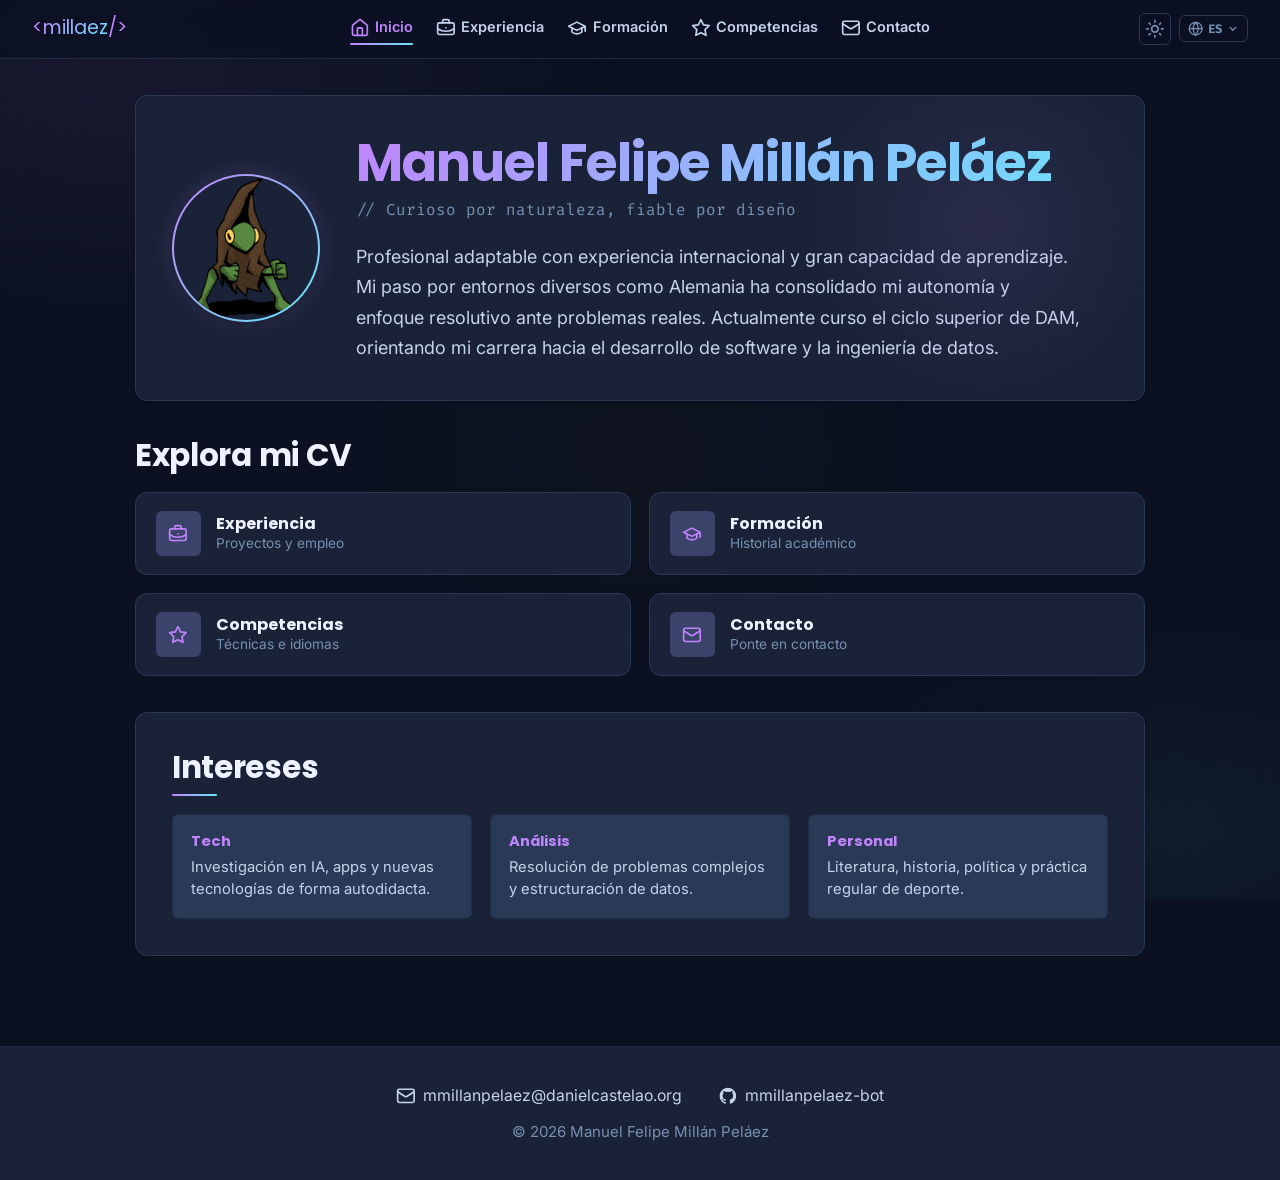
==== commit 9b68a85b: "refactor: improve accessibility comments and descriptions across multiple HTML files" ====
--- a/index.html
+++ b/index.html
@@ -22,6 +22,7 @@
     <link rel="icon" type="image/svg+xml" href="/assets/icons/favicon.svg" />
   </head>
   <body>
+    <!-- Skip link — visually hidden off-screen, becomes visible on keyboard focus (WCAG compliant). -->
     <a class="skip-link" href="#main-content">
       <span class="lang-es">Saltar al contenido principal</span>
       <span class="lang-en">Skip to main content</span>
@@ -41,6 +42,7 @@
           <span class="logo-bracket" aria-hidden="true">/&gt;</span>
         </a>
 
+        <!-- Hamburger toggle: hidden checkbox toggles .nav-menu and .lang-dropdown on :checked -->
         <input type="checkbox" id="menu-toggle" class="sr-only" />
 
         <ul class="nav-menu" role="list">
@@ -101,6 +103,7 @@
           </li>
         </ul>
 
+        <!-- Theme toggle: hidden checkbox toggles .theme-toggle-label on :checked -->
         <div class="nav-controls">
           <input type="checkbox" id="theme-toggle" class="sr-only" />
           <label
@@ -248,7 +251,6 @@
           ><span class="lang-gl">Explora o meu CV</span
           ><span class="lang-de">Meinen Lebenslauf erkunden</span>
         </h2>
-        <!-- aria-label is a plain static string — no t() injection into attributes -->
         <nav
           class="quicklinks-grid"
           aria-label="Secciones del CV / CV sections"
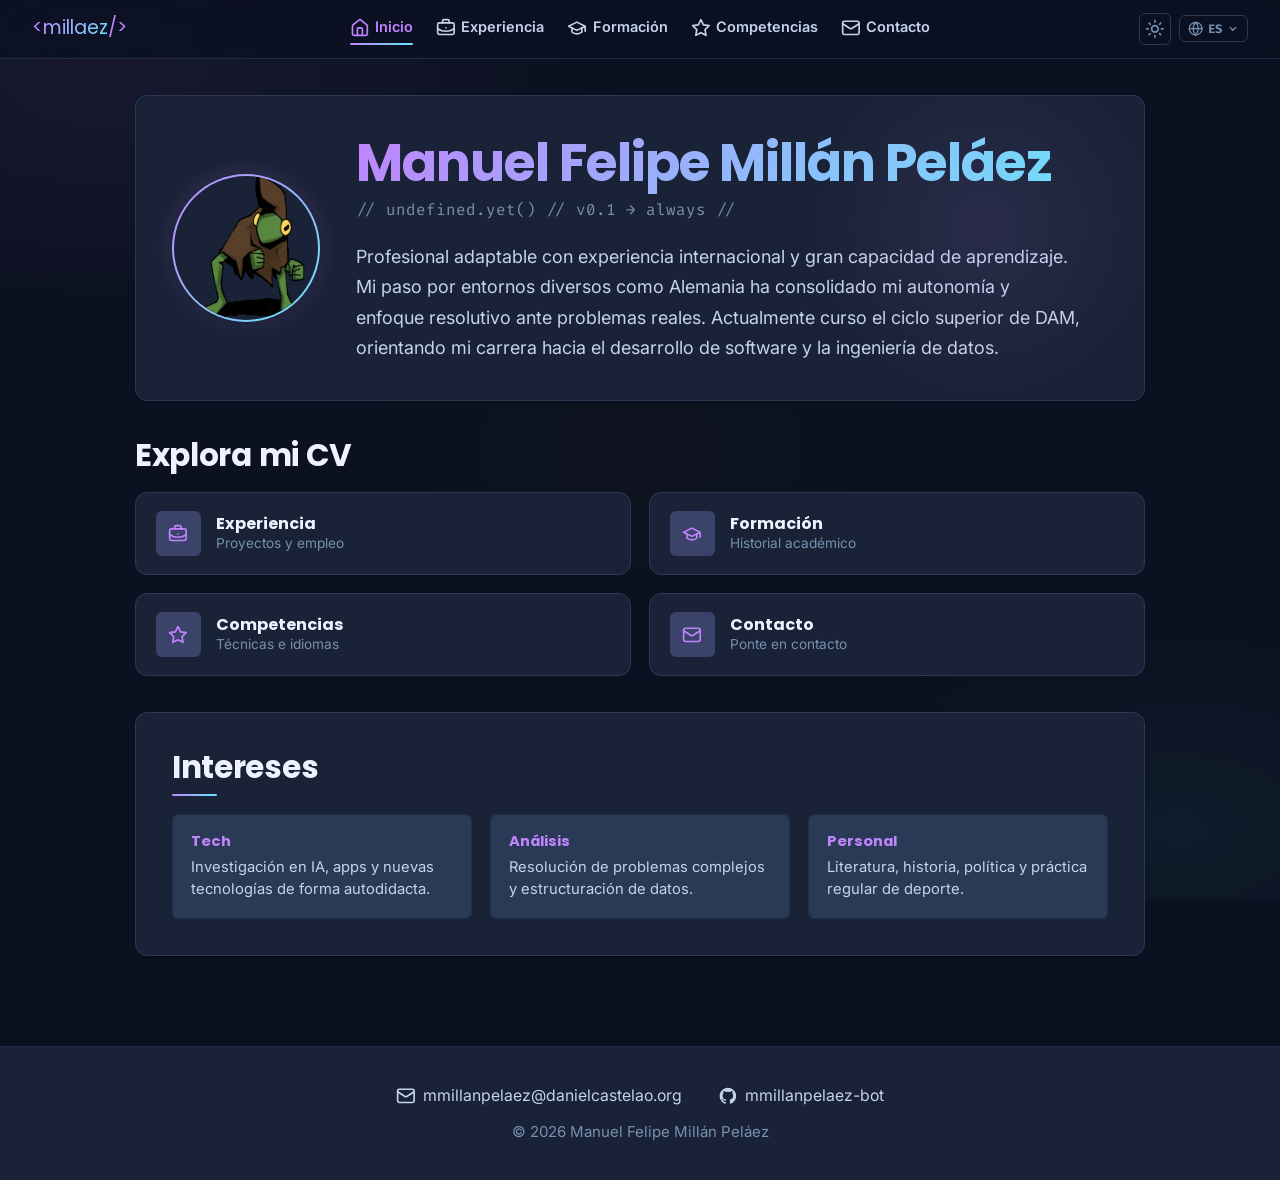
==== commit bb1c79db: "refactor: update hero subtitle text for clarity and consistency across languages" ====
--- a/index.html
+++ b/index.html
@@ -198,18 +198,10 @@
         <div class="hero-text">
           <h1 id="hero-name">Manuel Felipe Millán Peláez</h1>
           <p class="hero-subtitle">
-            <span class="lang-es"
-              >// Curioso por naturaleza, fiable por diseño</span
-            >
-            <span class="lang-en"
-              >// Curious by default, reliable by design</span
-            >
-            <span class="lang-gl"
-              >// Curioso por natureza, fiable por deseño</span
-            >
-            <span class="lang-de"
-              >// Neugierig von Natur, zuverlässig by design</span
-            >
+            <span class="lang-es">// undefined.yet() // v0.1 → always //</span>
+            <span class="lang-en">// undefined.yet() // v0.1 → always</span>
+            <span class="lang-gl">// undefined.yet() // v0.1 → always</span>
+            <span class="lang-de">// undefined.yet() // v0.1 → always</span>
           </p>
           <p>
             <span class="lang-es"
--- a/css/style.css
+++ b/css/style.css
@@ -590,7 +590,7 @@
 }
 
 /* Hidden checkbox: position:absolute → removed from grid flow */
-/* .menu-checkbox uses .sr-only class in HTML — keeps keyboard focus
+/* .menu-toggle uses .sr-only class in HTML — keeps keyboard focus
    while being visually hidden (WAVE-compliant). */
 
 /* ── 14b. Brand / Logo (grid col 1, left-aligned) ── */
@@ -1629,7 +1629,7 @@
   }
 
   /* Open when checkbox is checked */
-  .menu-checkbox:checked ~ .nav-menu {
+  body:has(#menu-toggle:checked) .nav-menu {
     max-height: 520px;
     opacity: 1;
   }
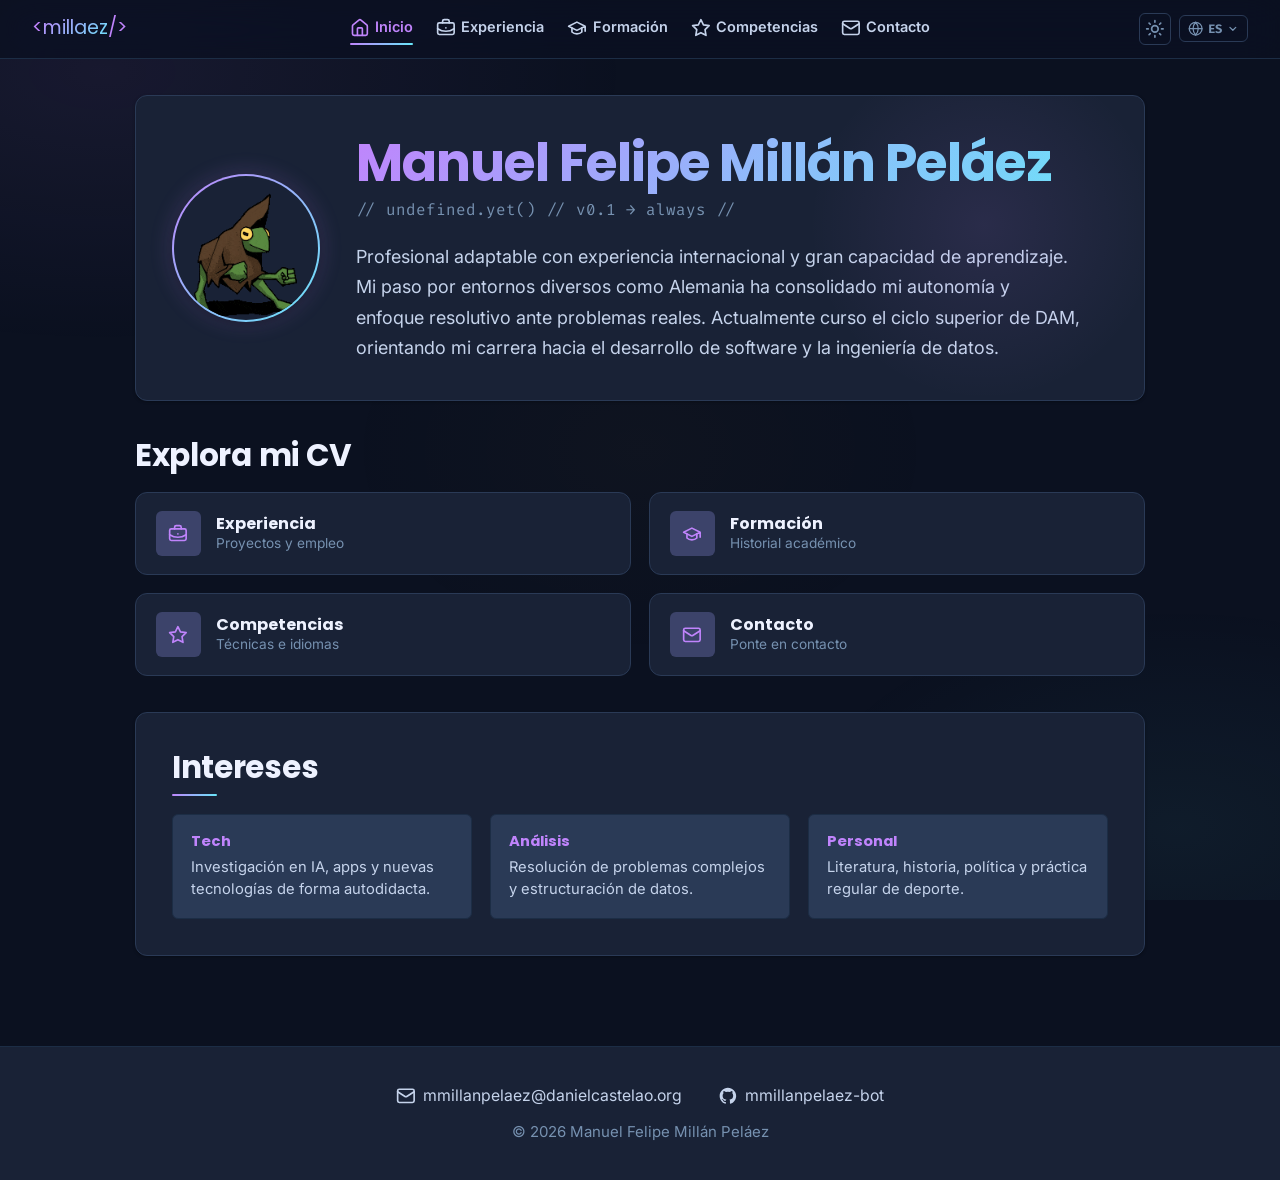
==== commit f3a490d1: "refactor: update aria-labels for brand and language selector for improved accessibility" ====
--- a/index.html
+++ b/index.html
@@ -32,10 +32,15 @@
 
     <header class="main-header">
       <nav class="main-nav" aria-label="Main navigation">
+        <!--
+          Brand: uses aria-label "Portfolio de Milláez"
+          to distinguish it from the "Inicio" nav link (same href on
+          index.html) — (WCAG).
+        -->
         <a
           href="index.html"
           class="nav-brand"
-          aria-label="Portfolio de Manuel Felipe Millán — Ir al inicio"
+          aria-label="Portfolio de Milláez — Ir al inicio"
         >
           <span class="logo-bracket" aria-hidden="true">&lt;</span>
           <span class="logo-text">millaez</span>
@@ -118,7 +123,10 @@
               <use href="assets/icons/icons.svg#moon-icon" />
             </svg>
           </label>
-
+          <!--
+            Language selector: custom dropdown with radio buttons and CSS :has()
+            for interactivity, no JavaScript. WAVE friendly.
+          -->
           <div class="lang-dropdown" aria-label="Selector de idioma">
             <button
               class="lang-dropdown__trigger"
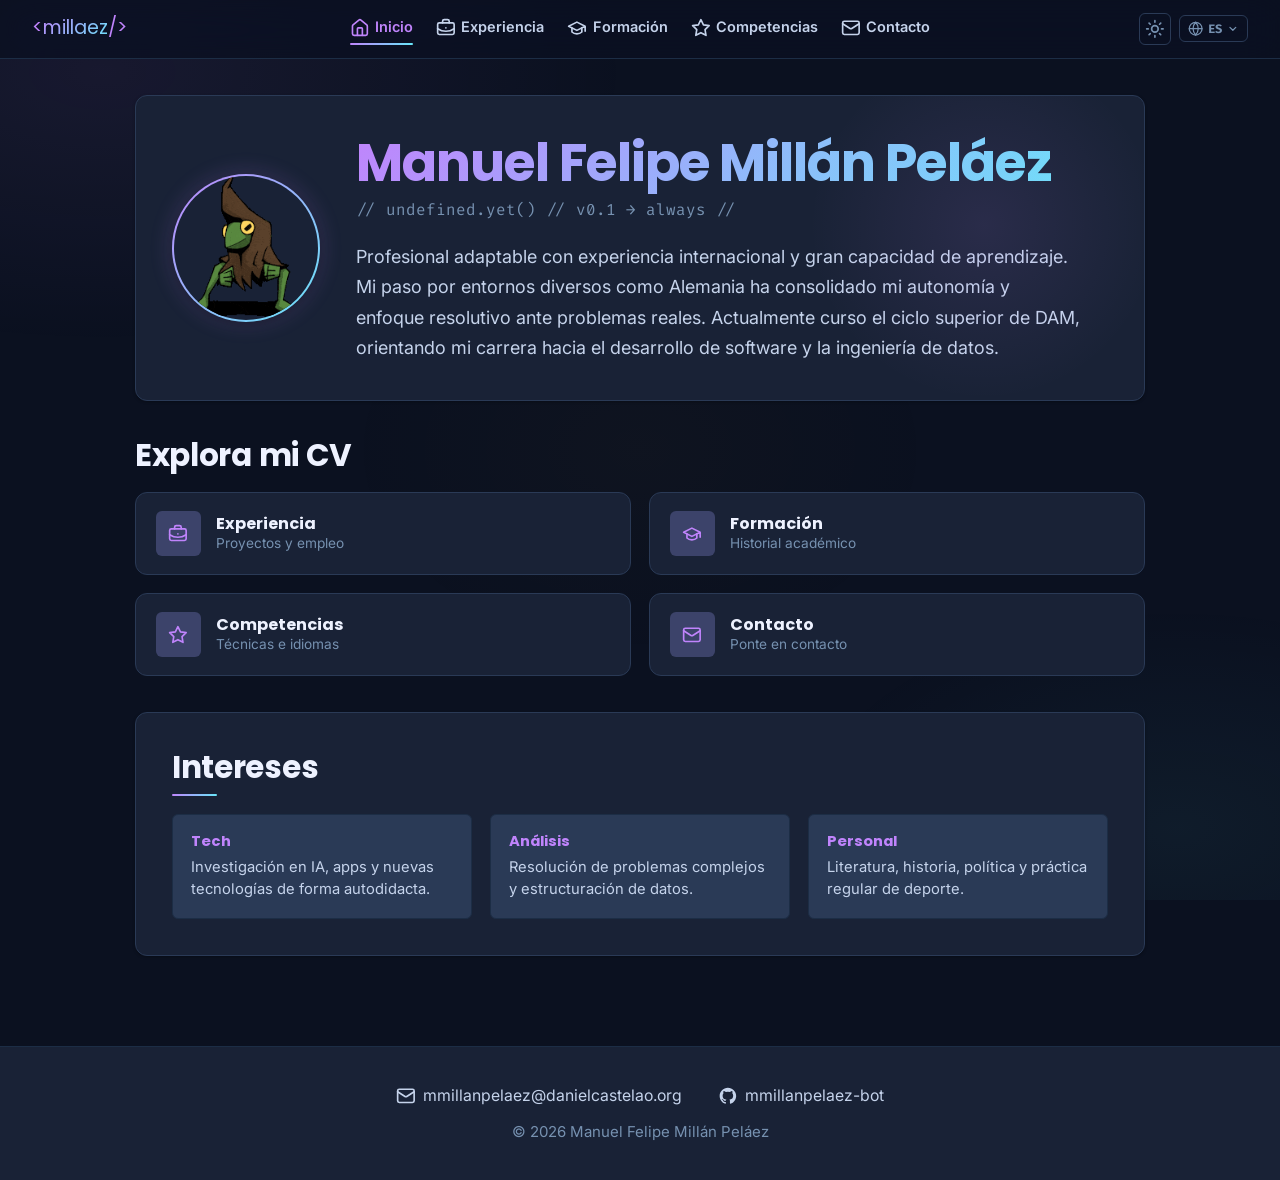
==== commit 36a7228b: "refactor: remove obsolete X-UA-Compatible meta tag for improved HTML5 compliance" ====
--- a/index.html
+++ b/index.html
@@ -6,7 +6,6 @@
       name="viewport"
       content="width=device-width, initial-scale=1.0, maximum-scale=5.0, user-scalable=yes"
     />
-    <meta http-equiv="X-UA-Compatible" content="IE=edge" />
     <meta
       name="description"
       content="Felipe Millán — CV web personal, Desarrollador de Aplicaciones Multiplataforma."
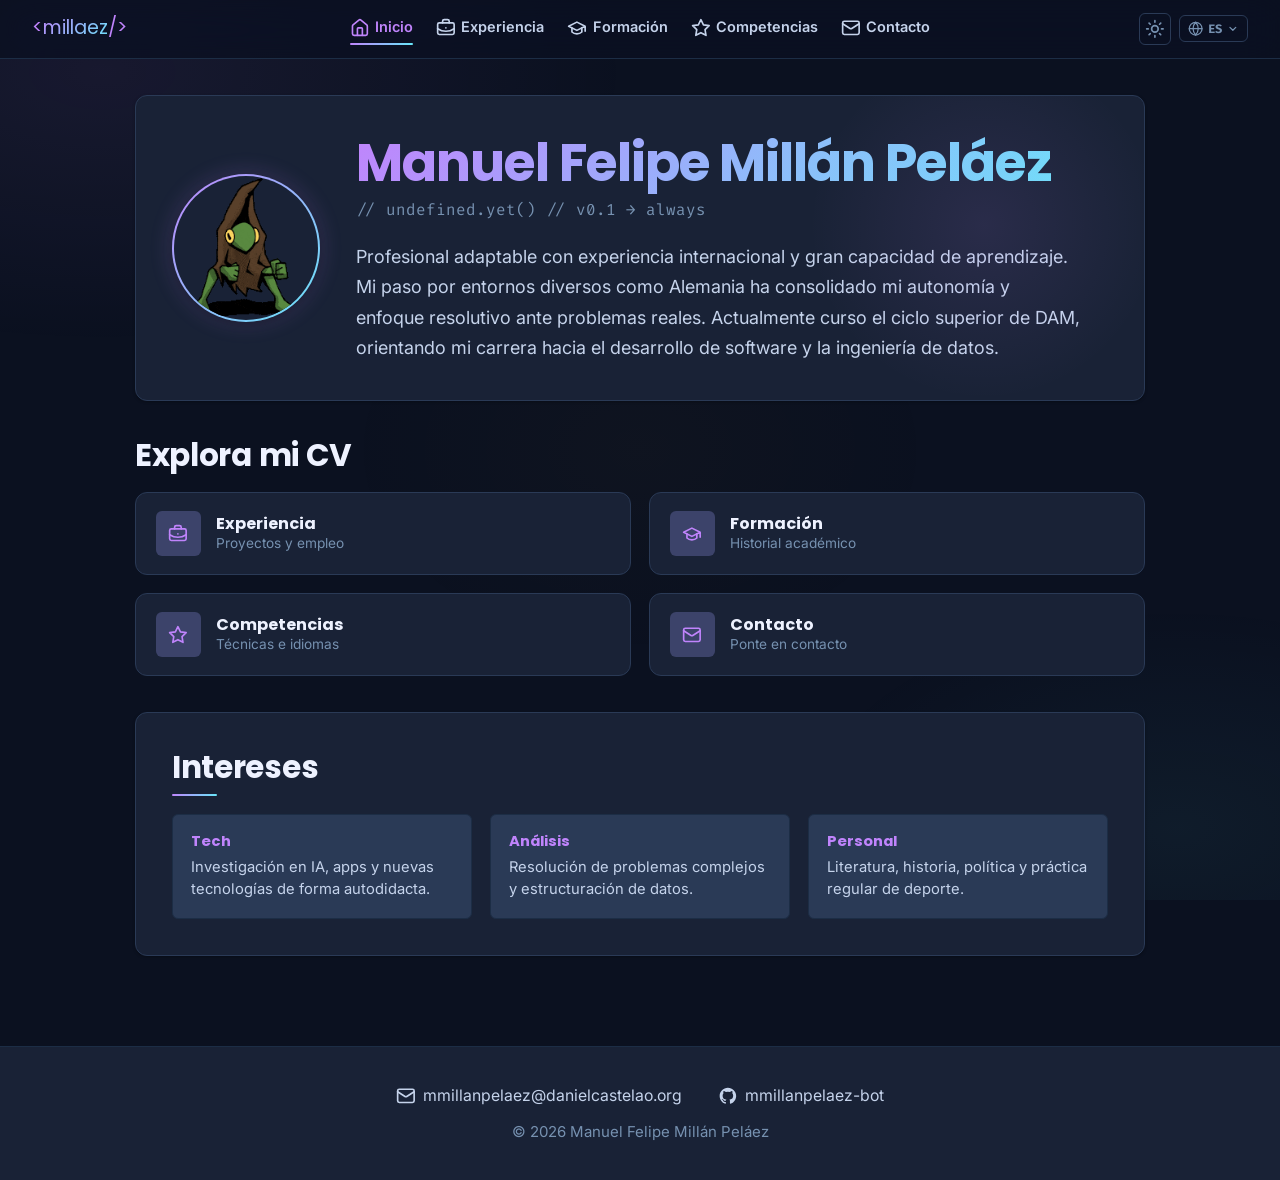
==== commit e2364182: "refactor: clean up hero subtitle text for consistency across languages" ====
--- a/index.html
+++ b/index.html
@@ -205,7 +205,7 @@
         <div class="hero-text">
           <h1 id="hero-name">Manuel Felipe Millán Peláez</h1>
           <p class="hero-subtitle">
-            <span class="lang-es">// undefined.yet() // v0.1 → always //</span>
+            <span class="lang-es">// undefined.yet() // v0.1 → always</span>
             <span class="lang-en">// undefined.yet() // v0.1 → always</span>
             <span class="lang-gl">// undefined.yet() // v0.1 → always</span>
             <span class="lang-de">// undefined.yet() // v0.1 → always</span>
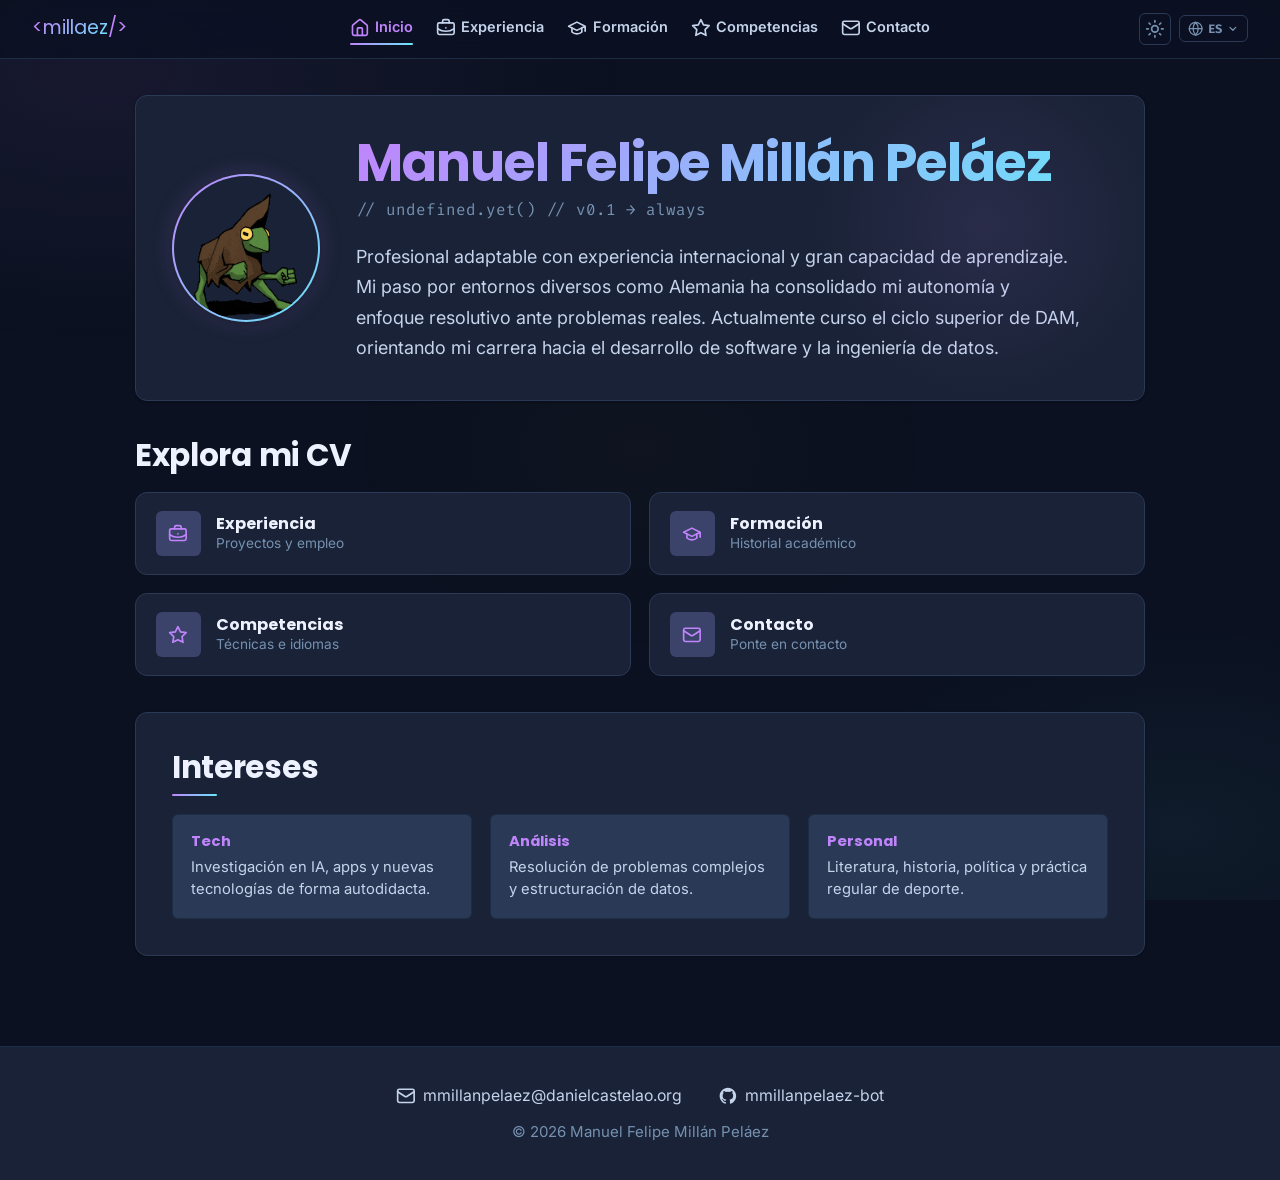
==== commit 417d1cfc: "refactor: update stylesheet and favicon links for consistency across HTML files" ====
--- a/index.html
+++ b/index.html
@@ -17,8 +17,8 @@
       rel="stylesheet"
       href="https://fonts.googleapis.com/css2?family=Fira+Code:wght@400&family=Inter:wght@400&family=Poppins:wght@700&display=swap"
     />
-    <link rel="stylesheet" href="/css/style.css" />
-    <link rel="icon" type="image/svg+xml" href="/assets/icons/favicon.svg" />
+    <link rel="stylesheet" href="css/style.css" />
+    <link rel="icon" type="image/svg+xml" href="assets/icons/favicon.svg" />
   </head>
   <body>
     <!-- Skip link — visually hidden off-screen, becomes visible on keyboard focus (WCAG compliant). -->
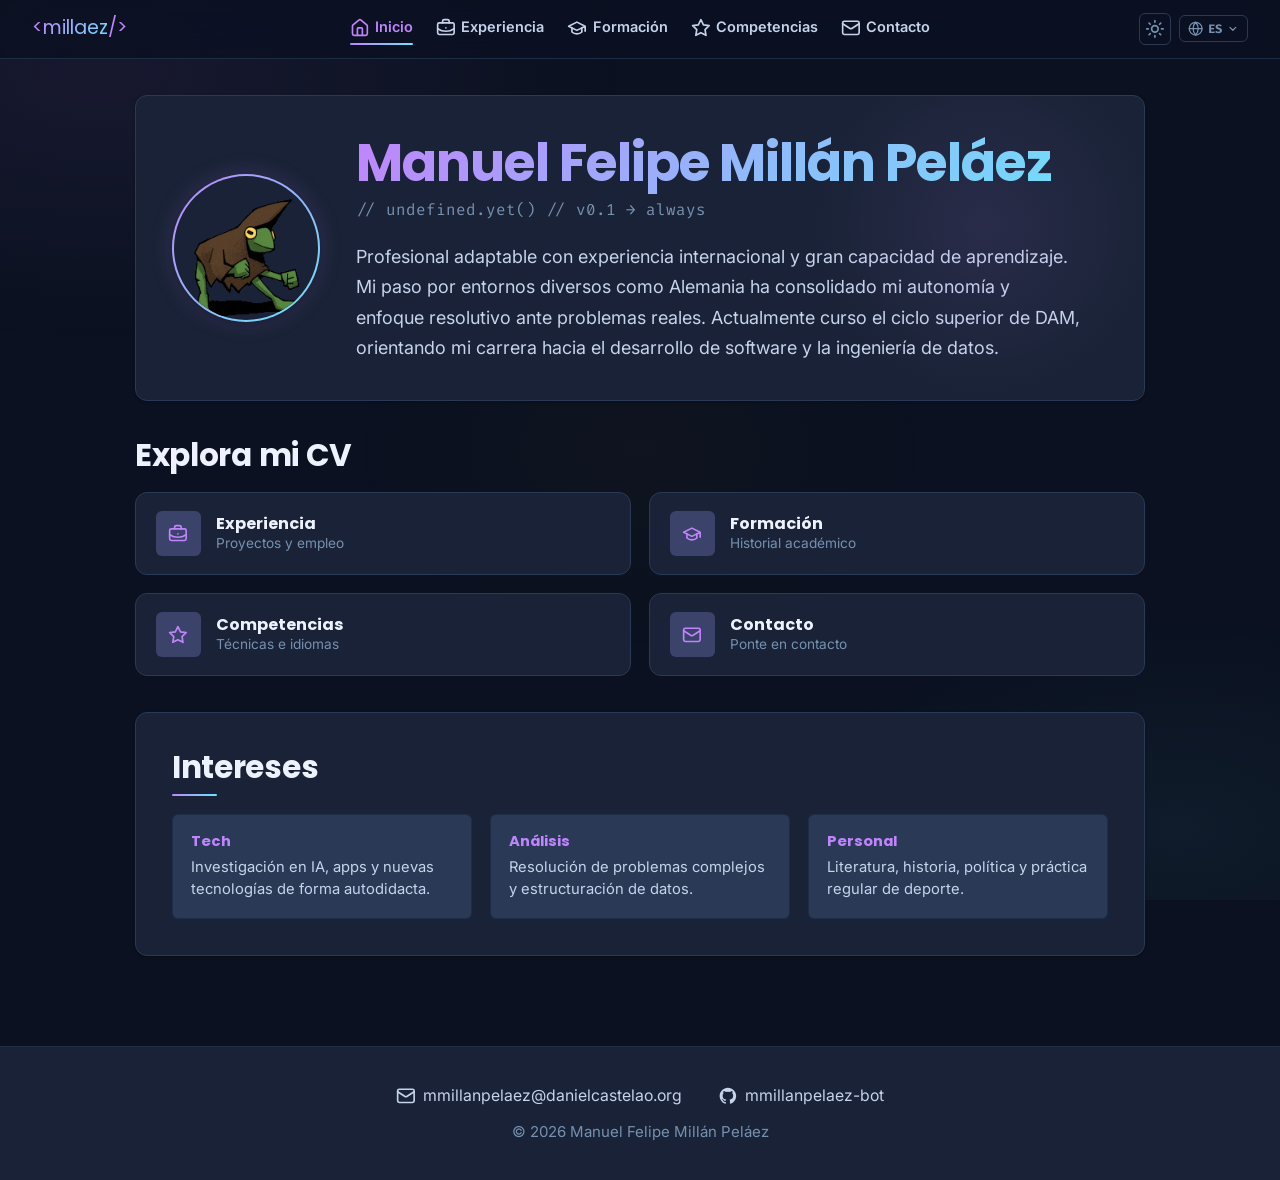
==== commit dec74d51: "refactor: mejorar la estructura de comentarios en la sección de educación y corregir la ruta de la i" ====
--- a/index.html
+++ b/index.html
@@ -196,7 +196,7 @@
       <section class="card hero-section" aria-labelledby="hero-name">
         <div class="hero-avatar">
           <img
-            src="/assets/images/frog_wizard.gif"
+            src="assets/images/frog_wizard.gif"
             alt="Foto de perfil de Manuel Felipe Millán Peláez"
             width="148"
             height="148"
--- a/css/style.css
+++ b/css/style.css
@@ -1136,11 +1136,15 @@
 }
 
 /* ============================================================
- * 17. EDUCATION FLAT GRID
- *     Flat 2-column grid: headers in row 1, then cards paired
- *     by row (CFGS|Autodidacta, Bachillerato|Cursos).
- *     Cards in the same row stretch to equal height automatically.
- *     No empty-column gaps: every row is full.
+ * 17. EDUCATION GRID
+ *     .edu-flat-grid — CSS Grid 2 columnas en escritorio.
+ *     Cada .edu-col (h2 + 2 entradas) hereda las filas del padre
+ *     con subgrid, logrando alineación cruzada entre columnas:
+ *       fila 1 → h2 | h2
+ *       fila 2 → tarjeta 1 | tarjeta 1
+ *       fila 3 → tarjeta 2 | tarjeta 2
+ *     En móvil el grid colapsa a 1 col: los edu-col apilan en
+ *     orden DOM correcto (Reglada primero, Complementaria después).
  * ============================================================ */
 .edu-flat-grid {
   display: grid;
@@ -1150,18 +1154,28 @@
   align-items: start;
 }
 
-/* Column header h2s sit in row 1 at their natural height */
-.edu-flat-grid > h2 {
+/* Cada columna abarca 3 filas (h2 + 2 tarjetas) y hereda
+   el tamaño de esas filas del grid padre mediante subgrid. */
+.edu-col {
+  display: grid;
+  grid-row: span 3;
+  grid-template-rows: subgrid;
+  row-gap: var(--gap-sm);
+  align-items: start;
+}
+
+/* Cabecera de columna */
+.edu-col > h2 {
   font-size: clamp(1rem, 1.8vw + 0.2rem, 1.4rem);
   margin-bottom: 0;
   padding-bottom: 0.5rem;
   border-bottom: 2px solid
     color-mix(in srgb, var(--color-primary) 30%, var(--border));
-  align-self: end; /* baseline-align the two column headers */
-}
-
-/* Cards are full-height flex columns so their content distributes nicely */
-.edu-flat-grid > .cv-entry {
+  align-self: end;
+}
+
+/* Tarjetas ocupan todo el alto de su celda subgrid */
+.edu-col > .cv-entry {
   height: 100%;
 }
 
@@ -1667,12 +1681,9 @@
     grid-template-columns: 1fr;
   }
 
-  /* Education flat grid: stack columns vertically on mobile */
+  /* Education: colapsar a 1 columna — los .edu-col apilan en orden DOM */
   .edu-flat-grid {
     grid-template-columns: 1fr;
-  }
-  .edu-flat-grid > h2:last-of-type {
-    margin-top: var(--gap-sm);
   }
 
   /* Skills: collapse to 2 cols at ≤768px */
